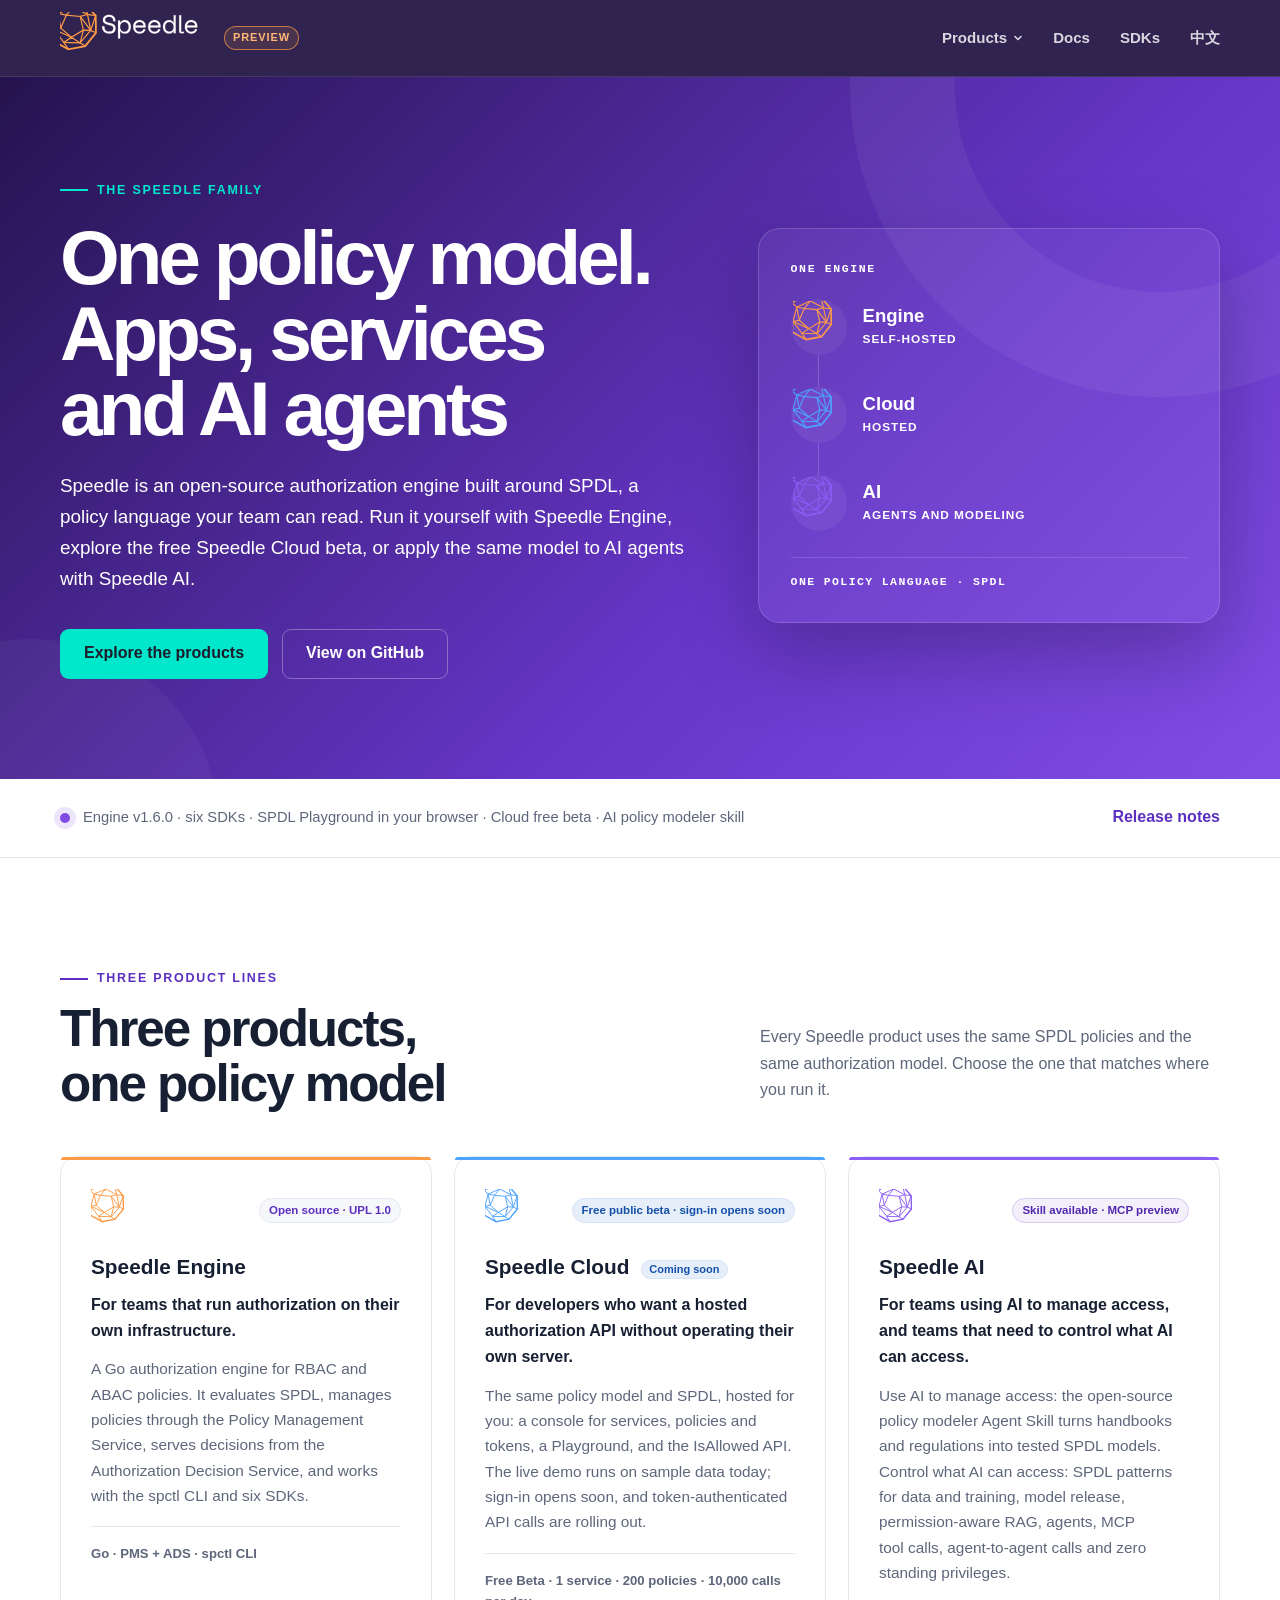
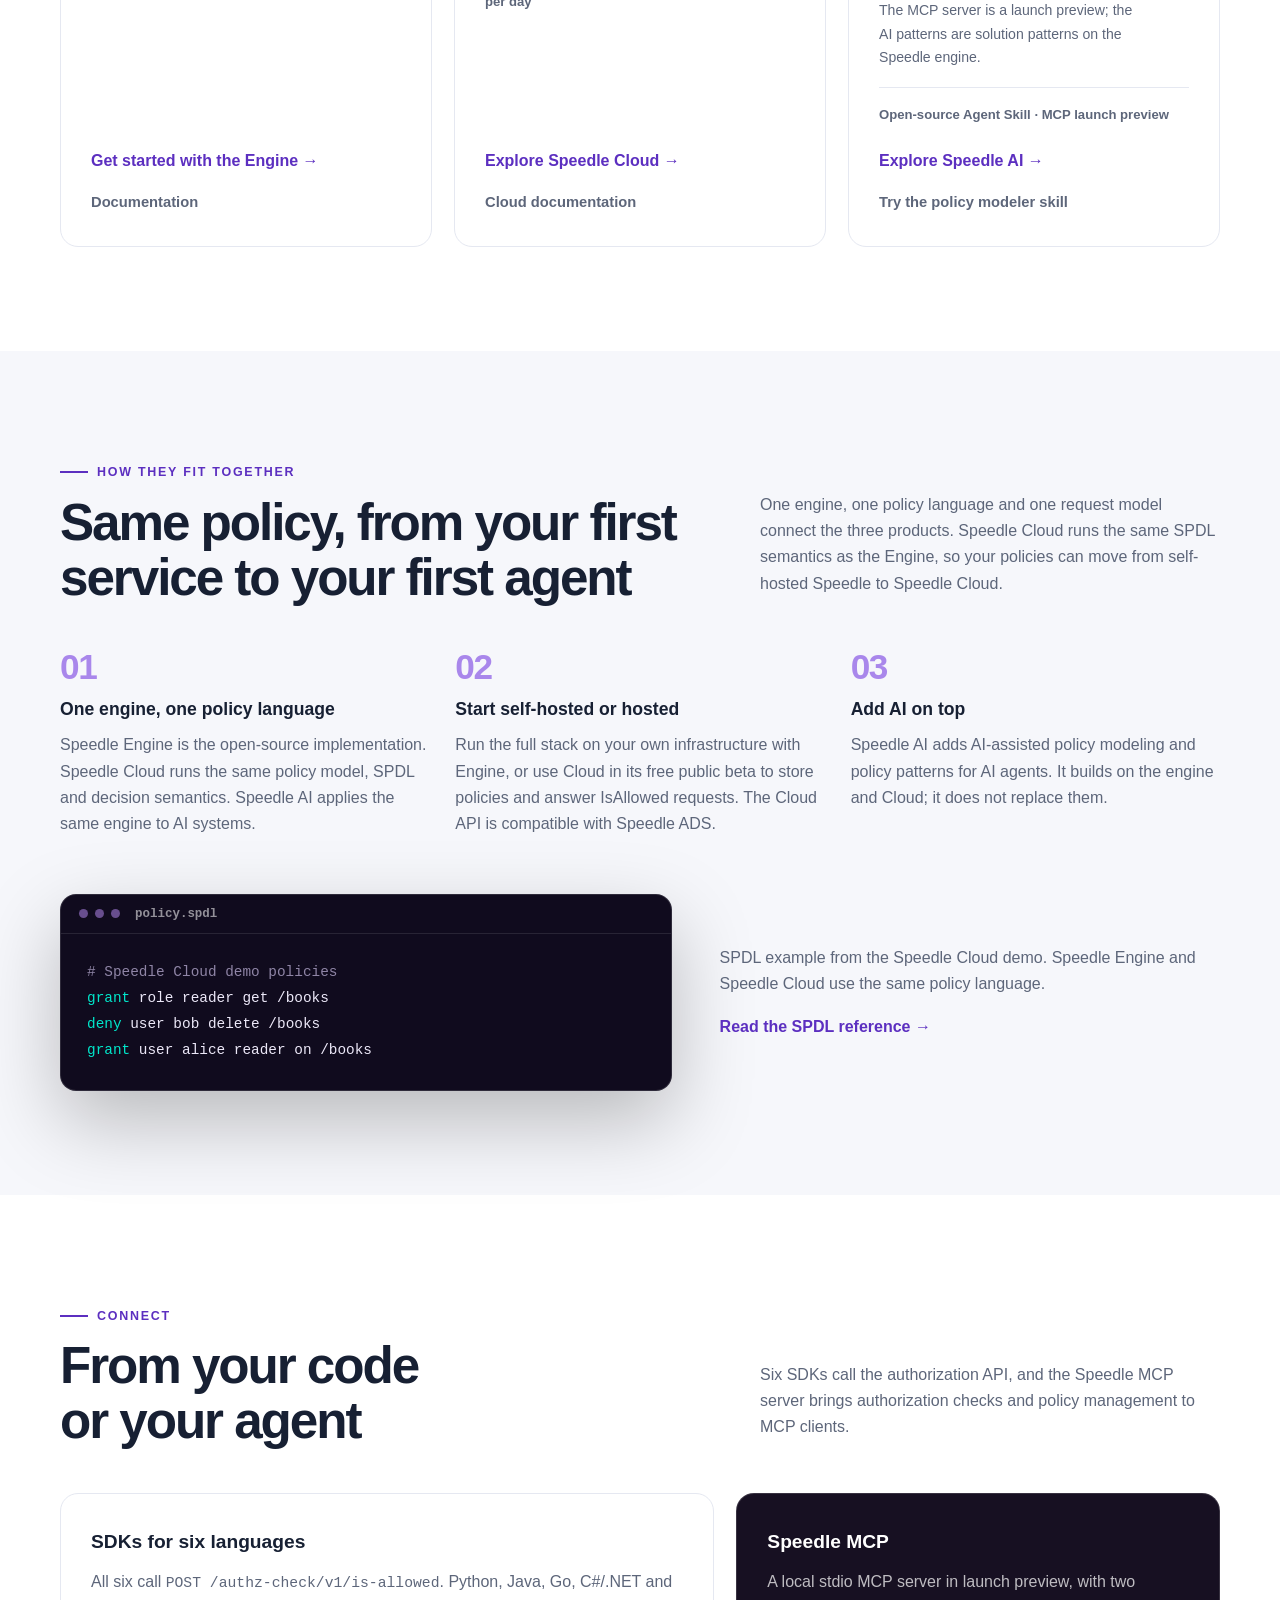
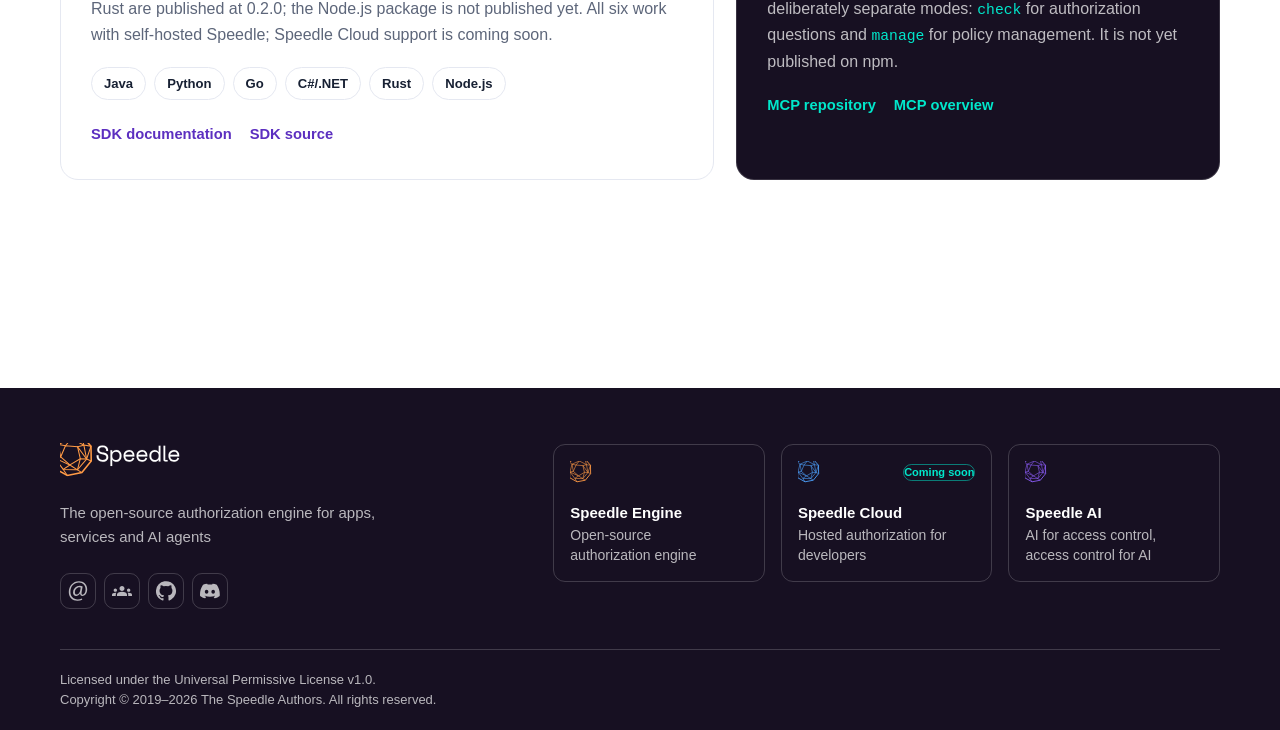
==== index.html @ 2915d3d6 "feat(hub): add the Speedle hub preview pages Add the English and Chinese hub pages, shared styleshee" ====
<!doctype html>
<html lang="en">
<head>
<meta charset="utf-8">
<meta name="viewport" content="width=device-width, initial-scale=1">
<title>Speedle — The open-source authorization engine for apps, services and AI agents</title>
<meta name="description" content="Speedle is the open-source authorization engine behind Speedle Engine, Speedle Cloud and Speedle AI. One SPDL policy model for apps, services and AI agents.">
<meta name="robots" content="noindex, nofollow">
<meta name="color-scheme" content="light">
<meta name="theme-color" content="#1f1142">
<meta property="og:type" content="website">
<meta property="og:site_name" content="Speedle">
<meta property="og:title" content="Speedle — The open-source authorization engine for apps, services and AI agents">
<meta property="og:description" content="Speedle is the open-source authorization engine behind Speedle Engine, Speedle Cloud and Speedle AI. One SPDL policy model for apps, services and AI agents.">
<meta name="twitter:card" content="summary">
<meta name="twitter:title" content="Speedle — The open-source authorization engine for apps, services and AI agents">
<meta name="twitter:description" content="One SPDL policy model for apps, services and AI agents.">
<link rel="icon" href="/favicon.svg" type="image/svg+xml">
<link rel="icon" href="/favicon.ico" sizes="any">
<link rel="apple-touch-icon" href="/apple-touch-icon.png">
<link rel="stylesheet" href="/assets/styles.css">
<script>document.documentElement.classList.add('navigation-js');addEventListener('DOMContentLoaded',function(){if(!document.querySelector('header.site-header.navigation-ready'))document.documentElement.classList.remove('navigation-js')});</script>
<script src="/assets/site.js" defer></script>
<!-- TODO(launch): enable canonical, hreflang, og:url and structured data when this site moves to https://speedle.io/. Preview keeps them commented out so it does not claim the apex.
<link rel="canonical" href="https://speedle.io/">
<link rel="alternate" hreflang="en" href="https://speedle.io/">
<link rel="alternate" hreflang="zh-CN" href="https://speedle.io/zh/">
<link rel="alternate" hreflang="x-default" href="https://speedle.io/">
<meta property="og:url" content="https://speedle.io/">
<script type="application/ld+json">
{
  "@context": "https://schema.org",
  "@graph": [
    {
      "@type": "Organization",
      "@id": "https://speedle.io/#organization",
      "name": "Speedle",
      "url": "https://speedle.io/",
      "sameAs": [
        "https://github.com/teramoby/speedle-plus",
        "https://engine.speedle.io/",
        "https://cloud.speedle.io/",
        "https://ai.speedle.io/"
      ]
    },
    {
      "@type": "WebSite",
      "@id": "https://speedle.io/#website",
      "url": "https://speedle.io/",
      "name": "Speedle",
      "inLanguage": ["en", "zh-CN"],
      "publisher": { "@id": "https://speedle.io/#organization" }
    }
  ]
}
</script>
-->
</head>
<body class="is-preview">
<a class="skip-link" href="#main">Skip to content</a>

<svg class="sprite" aria-hidden="true" focusable="false">
  <symbol id="speedle-logo" viewBox="28 27 304 104">
    <g fill="#fff" stroke="#fff" stroke-width="0.3" stroke-linejoin="miter" stroke-miterlimit="3">
      <path d="M162.42,70.73a6.66,6.66,0,0,0-.7-3.1,6.4,6.4,0,0,0-1.89-2.23,8.87,8.87,0,0,0-2.74-1.35,11.31,11.31,0,0,0-3.26-.46A10.25,10.25,0,0,0,151,64a8.34,8.34,0,0,0-2.41,1.11,5.51,5.51,0,0,0-1.68,1.78,4.76,4.76,0,0,0-.62,2.46v.31a5,5,0,0,0,.62,2.56A5.26,5.26,0,0,0,148.74,74a11.47,11.47,0,0,0,3,1.24,36.86,36.86,0,0,0,4.24.85q5.69.88,8.38,3.34a8.51,8.51,0,0,1,2.69,6.6v.62a11.05,11.05,0,0,1-.8,4.27,9,9,0,0,1-2.38,3.34A11.12,11.12,0,0,1,160,96.45a17,17,0,0,1-5.38.78,17.23,17.23,0,0,1-6.13-1A12.41,12.41,0,0,1,144,93.42a12,12,0,0,1-2.72-4.19,14.41,14.41,0,0,1-.93-5.25V82.43h4.35v1.24q0,4.76,2.61,7.14a10.39,10.39,0,0,0,7.27,2.38q4,0,6.08-1.78a6,6,0,0,0,2-4.73v-.31a5,5,0,0,0-2.1-4.35q-2.09-1.5-6.8-2.17a25.76,25.76,0,0,1-4.94-1.11,12.68,12.68,0,0,1-3.75-2,8.25,8.25,0,0,1-2.38-2.92,9.15,9.15,0,0,1-.83-4v-.62a8.54,8.54,0,0,1,.88-3.88,9.25,9.25,0,0,1,2.46-3.05,11.25,11.25,0,0,1,3.78-2,17.23,17.23,0,0,1,10.3.18,12.5,12.5,0,0,1,4.06,2.35,9.75,9.75,0,0,1,2.51,3.47,10.49,10.49,0,0,1,.85,4.17V72.6h-4.35Z"/>
      <path d="M176.19,106.85h-4v-36h4v4h.62a8.87,8.87,0,0,1,3.73-3.55,11.21,11.21,0,0,1,5.17-1.22,11.63,11.63,0,0,1,4.5.88A11.27,11.27,0,0,1,194,73.53a12,12,0,0,1,2.59,4.09,15,15,0,0,1,1,5.54v1a15.53,15.53,0,0,1-.93,5.59A11.71,11.71,0,0,1,194,93.86a10.83,10.83,0,0,1-3.8,2.51,12.48,12.48,0,0,1-4.6.85,11.82,11.82,0,0,1-2.54-.28,10.21,10.21,0,0,1-2.46-.88,10.65,10.65,0,0,1-2.15-1.45,7.69,7.69,0,0,1-1.65-2h-.62Zm8.59-13.45a8.76,8.76,0,0,0,3.41-.65,8.13,8.13,0,0,0,2.72-1.84,8.29,8.29,0,0,0,1.81-2.9,10.71,10.71,0,0,0,.65-3.83v-1a10.35,10.35,0,0,0-.65-3.75,8.61,8.61,0,0,0-1.81-2.9,8.23,8.23,0,0,0-2.74-1.89,8.57,8.57,0,0,0-3.39-.67,8.1,8.1,0,0,0-3.36.7,8.43,8.43,0,0,0-2.72,1.94,9.09,9.09,0,0,0-1.84,3,10.41,10.41,0,0,0-.67,3.8V84a10.54,10.54,0,0,0,.67,3.85,9.07,9.07,0,0,0,1.84,3,8.09,8.09,0,0,0,2.72,1.91A8.37,8.37,0,0,0,184.77,93.4Z"/>
      <path d="M206.56,84.91a9.11,9.11,0,0,0,2.38,6.16,8.19,8.19,0,0,0,6.21,2.33A10.75,10.75,0,0,0,218.3,93a7.36,7.36,0,0,0,2.3-1.14,6.2,6.2,0,0,0,1.55-1.68,9.52,9.52,0,0,0,1-2l3.83,1a11.34,11.34,0,0,1-4,5.82A12.61,12.61,0,0,1,215,97.22a13,13,0,0,1-5-1,11.34,11.34,0,0,1-4-2.72,12.59,12.59,0,0,1-2.59-4.19,14.91,14.91,0,0,1-.93-5.38V82.74a13.06,13.06,0,0,1,1-5,11.94,11.94,0,0,1,2.66-4,12.51,12.51,0,0,1,4-2.64,12.88,12.88,0,0,1,5-1,12,12,0,0,1,5.46,1.16,12.19,12.19,0,0,1,3.78,2.87,11.88,11.88,0,0,1,2.87,7.45v3.31Zm8.59-11a9.13,9.13,0,0,0-3.18.54,8,8,0,0,0-4.4,3.83,8.49,8.49,0,0,0-.9,2.87h16.56a7.36,7.36,0,0,0-2.61-5.28,8.39,8.39,0,0,0-2.54-1.45A8.51,8.51,0,0,0,215.15,73.94Z"/>
      <path d="M236.31,84.91a9.1,9.1,0,0,0,2.38,6.16,8.18,8.18,0,0,0,6.21,2.33,10.75,10.75,0,0,0,3.16-.41,7.36,7.36,0,0,0,2.3-1.14,6.21,6.21,0,0,0,1.55-1.68,9.64,9.64,0,0,0,1-2l3.83,1a11.33,11.33,0,0,1-4,5.82,12.62,12.62,0,0,1-7.89,2.25,13,13,0,0,1-5-1,11.35,11.35,0,0,1-4-2.72,12.63,12.63,0,0,1-2.59-4.19,15,15,0,0,1-.93-5.38V82.74a13.07,13.07,0,0,1,1-5,11.9,11.9,0,0,1,2.66-4,12.48,12.48,0,0,1,4-2.64,12.87,12.87,0,0,1,5-1,12,12,0,0,1,5.46,1.16,12.16,12.16,0,0,1,3.78,2.87,11.9,11.9,0,0,1,2.87,7.45v3.31Zm8.59-11a9.13,9.13,0,0,0-3.18.54,8,8,0,0,0-4.4,3.83,8.44,8.44,0,0,0-.91,2.87H253a7.43,7.43,0,0,0-.8-3,7.33,7.33,0,0,0-1.81-2.28,8.38,8.38,0,0,0-2.53-1.45A8.53,8.53,0,0,0,244.9,73.94Z"/>
      <path d="M283.34,92.57h-.62a7.44,7.44,0,0,1-1.58,2.07,9.28,9.28,0,0,1-2.07,1.45,10.13,10.13,0,0,1-2.35.85,10.69,10.69,0,0,1-2.38.28,13,13,0,0,1-4.81-.88A11.33,11.33,0,0,1,263,89.7a15.36,15.36,0,0,1-1-5.61v-.83a14.86,14.86,0,0,1,1-5.56,12.31,12.31,0,0,1,2.64-4.14A11.11,11.11,0,0,1,269.53,71a12.69,12.69,0,0,1,4.71-.88,10.81,10.81,0,0,1,4.94,1.16,8,8,0,0,1,3.54,3.6h.62V60.28h4V96.5h-4Zm-8.59.83a8.36,8.36,0,0,0,3.36-.67,8.1,8.1,0,0,0,2.72-1.91,9.15,9.15,0,0,0,1.84-3,10.59,10.59,0,0,0,.67-3.85v-.62a10.46,10.46,0,0,0-.67-3.8,9.18,9.18,0,0,0-1.84-3,8.36,8.36,0,0,0-2.74-1.94,8.15,8.15,0,0,0-3.34-.7,8.56,8.56,0,0,0-3.39.67,8,8,0,0,0-2.74,1.91,8.85,8.85,0,0,0-1.81,2.95,10.61,10.61,0,0,0-.65,3.78v.83a10.91,10.91,0,0,0,.65,3.88,8.54,8.54,0,0,0,1.81,2.92,7.94,7.94,0,0,0,2.72,1.86A8.78,8.78,0,0,0,274.75,93.4Z"/>
      <path d="M298.74,96.5a4.42,4.42,0,0,1-3.24-1.09,3.9,3.9,0,0,1-1.1-2.9V60.28h3.93V93.35h5.45V96.5Z"/>
      <path d="M309.82,84.91a9.1,9.1,0,0,0,2.38,6.16,8.18,8.18,0,0,0,6.21,2.33,10.75,10.75,0,0,0,3.16-.41,7.36,7.36,0,0,0,2.3-1.14,6.21,6.21,0,0,0,1.55-1.68,9.64,9.64,0,0,0,1-2l3.83,1a11.33,11.33,0,0,1-4,5.82,12.62,12.62,0,0,1-7.89,2.25,13,13,0,0,1-5-1,11.35,11.35,0,0,1-4-2.72,12.63,12.63,0,0,1-2.59-4.19,15,15,0,0,1-.93-5.38V82.74a13.07,13.07,0,0,1,1-5,11.9,11.9,0,0,1,2.66-4,12.48,12.48,0,0,1,4-2.64,12.87,12.87,0,0,1,5-1,12,12,0,0,1,5.46,1.16,12.16,12.16,0,0,1,3.78,2.87,11.9,11.9,0,0,1,2.87,7.45v3.31Zm8.59-11a9.13,9.13,0,0,0-3.18.54,8,8,0,0,0-4.4,3.83,8.44,8.44,0,0,0-.91,2.87h16.56a7.43,7.43,0,0,0-.8-3,7.33,7.33,0,0,0-1.81-2.28,8.38,8.38,0,0,0-2.53-1.45A8.53,8.53,0,0,0,318.4,73.94Z"/>
    </g>
    <g fill="none" stroke="#ff9a45" stroke-linejoin="miter" stroke-miterlimit="3" stroke-linecap="butt">
      <polygon stroke-width="3.6" points="41.83 47.82 30.67 80.15 42.9 112.09 72.8 128.69 106.38 122.19 127.93 95.63 127.36 61.43 104.94 35.6 71.16 30.23"/>
      <g stroke-width="2.4">
        <polygon points="81.97 43.92 52.19 57.23 44.03 88.8 63.62 114.87 96.22 115.81 117.28 90.9 110.94 58.91"/>
        <polygon points="68.57 60.42 57.6 86.19 78.73 104.59 102.75 90.18 96.47 62.88"/>
        <path d="M41.83 47.82L52.19 57.23 68.57 60.42 81.97 43.92 71.16 30.23 M30.67 80.15L44.03 88.8 42.9 112.09 M52.19 57.23L57.6 86.19 44.03 88.8 78.73 104.59 63.62 114.87 72.8 128.69 M78.73 104.59L96.22 115.81 106.38 122.19 M96.22 115.81L102.75 90.18 117.28 90.9 127.93 95.63 M117.28 90.9L127.36 61.43 110.94 58.91 104.94 35.6 81.97 43.92 M110.94 58.91L96.47 62.88 117.28 90.9"/>
      </g>
    </g>
  </symbol>

  <symbol id="speedle-sphere" viewBox="22 22 114 114">
    <g fill="none" stroke="currentColor" stroke-linejoin="miter" stroke-miterlimit="3" stroke-linecap="butt">
      <polygon stroke-width="3.6" points="41.83 47.82 30.67 80.15 42.9 112.09 72.8 128.69 106.38 122.19 127.93 95.63 127.36 61.43 104.94 35.6 71.16 30.23"/>
      <g stroke-width="2.4">
        <polygon points="81.97 43.92 52.19 57.23 44.03 88.8 63.62 114.87 96.22 115.81 117.28 90.9 110.94 58.91"/>
        <polygon points="68.57 60.42 57.6 86.19 78.73 104.59 102.75 90.18 96.47 62.88"/>
        <path d="M41.83 47.82L52.19 57.23 68.57 60.42 81.97 43.92 71.16 30.23 M30.67 80.15L44.03 88.8 42.9 112.09 M52.19 57.23L57.6 86.19 44.03 88.8 78.73 104.59 63.62 114.87 72.8 128.69 M78.73 104.59L96.22 115.81 106.38 122.19 M96.22 115.81L102.75 90.18 117.28 90.9 127.93 95.63 M117.28 90.9L127.36 61.43 110.94 58.91 104.94 35.6 81.97 43.92 M110.94 58.91L96.47 62.88 117.28 90.9"/>
      </g>
    </g>
  </symbol>

  <symbol id="icon-mail" viewBox="0 0 40 40">
    <path fill="currentColor" d="M28.57,37.26a20.46,20.46,0,0,1-10,2.24c-9.19,0-17-6.73-17-17.48C1.62,10.48,9.63.5,22.07.5c9.75,0,16.31,6.84,16.31,16.2,0,8.4-4.71,13.33-10,13.33-2.25,0-4.32-1.51-4.15-4.93H24c-2,3.31-4.54,4.93-7.91,4.93s-6-2.63-6-7.06A13.23,13.23,0,0,1,23.36,9.69a14.84,14.84,0,0,1,6,1.18L27.45,21c-.84,4.26-.17,6.22,1.68,6.28,2.86.05,6.06-3.76,6.06-10.26,0-8.12-4.88-13.95-13.57-13.95-9.13,0-16.81,7.23-16.81,18.6,0,9.36,6.11,15.13,14.4,15.13a17.49,17.49,0,0,0,8.47-2Zm-3.08-24.2a9.54,9.54,0,0,0-2.8-.4c-4.93,0-8.91,4.65-8.91,10.09,0,2.46,1.23,4.26,3.7,4.26,3.25,0,6.22-4.15,6.83-7.63Z"/>
  </symbol>

  <symbol id="icon-groups" viewBox="0 0 24 24">
    <path fill="currentColor" d="M12,12.75c1.63,0,3.07,0.39,4.24,0.9c1.08,0.48,1.76,1.56,1.76,2.73L18,18H6l0-1.61c0-1.18,0.68-2.26,1.76-2.73 C8.93,13.14,10.37,12.75,12,12.75z M4,13c1.1,0,2-0.9,2-2c0-1.1-0.9-2-2-2s-2,0.9-2,2C2,12.1,2.9,13,4,13z M5.13,14.1 C4.76,14.04,4.39,14,4,14c-0.99,0-1.93,0.21-2.78,0.58C0.48,14.9,0,15.62,0,16.43V18l4.5,0v-1.61C4.5,15.56,4.73,14.78,5.13,14.1z M20,13c1.1,0,2-0.9,2-2c0-1.1-0.9-2-2-2s-2,0.9-2,2C18,12.1,18.9,13,20,13z M24,16.43c0-0.81-0.48-1.53-1.22-1.85 C21.93,14.21,20.99,14,20,14c-0.39,0-0.76,0.04-1.13,0.1c0.4,0.68,0.63,1.46,0.63,2.29V18l4.5,0V16.43z M12,6c1.66,0,3,1.34,3,3 c0,1.66-1.34,3-3,3s-3-1.34-3-3C9,7.34,10.34,6,12,6z"/>
  </symbol>

  <symbol id="icon-github" viewBox="0 0 40 40">
    <path fill="currentColor" d="M23.79,29a35,35,0,0,0,4.08-1.17c2.85-1.15,4.27-3.46,4.72-6.42.35-2.26.32-4.5-1-6.46A3.2,3.2,0,0,1,31,12.44a14.2,14.2,0,0,0-.27-3.29c-.06-.59-.42-.71-1-.65a9.83,9.83,0,0,0-4.1,1.66,1.66,1.66,0,0,1-1.42.22,19.3,19.3,0,0,0-8.62,0,1.78,1.78,0,0,1-1.17-.19A11.78,11.78,0,0,0,10.25,8.5a.8.8,0,0,0-1,.69,7.9,7.9,0,0,0-.16,4,1.35,1.35,0,0,1-.18,1,9.12,9.12,0,0,0,5.22,14.33c.67.15,1.35.25,1.95.36-.32.79-.62,1.59-1,2.38a.92.92,0,0,1-.49.44,4.15,4.15,0,0,1-5.24-1.6,7.44,7.44,0,0,0-1.84-1.83,3.53,3.53,0,0,0-1.74-.36c-.44,0-.72.37-.29.65,1.61,1,2.32,2.69,3.3,4.21s2.67,1.81,4.38,1.76c.58,0,1.16-.11,1.84-.18,0,1.28.05,2.55,0,3.82,0,.71-.78,1-1.64.62a27.39,27.39,0,0,1-4.68-2.37,19.26,19.26,0,0,1-8.61-18A20.06,20.06,0,0,1,38.3,12.14,19.68,19.68,0,0,1,30.47,37a28.64,28.64,0,0,1-3.66,1.76c-1.29.54-1.86.11-1.86-1.26,0-1.63,0-3.25,0-4.87A5.26,5.26,0,0,0,23.79,29Z"/>
  </symbol>

  <symbol id="icon-discord" viewBox="0 0 64 48">
    <path fill="currentColor" d="M40.575 0C39.9562 1.09866 39.4006 2.2352 38.8954 3.397C34.0967 2.67719 29.2096 2.67719 24.3982 3.397C23.9057 2.2352 23.3374 1.09866 22.7186 0C18.2104 0.770324 13.8157 2.12155 9.64839 4.02841C1.38951 16.2652 -0.845688 28.1863 0.265599 39.9432C5.10222 43.517 10.5197 46.2447 16.2909 47.9874C17.5916 46.2447 18.7407 44.3883 19.7257 42.4562C17.8568 41.7616 16.0509 40.8903 14.3208 39.88C14.7755 39.5517 15.2175 39.2107 15.6468 38.8824C25.7873 43.6559 37.5316 43.6559 47.6847 38.8824C48.1141 39.236 48.5561 39.577 49.0107 39.88C47.2806 40.9029 45.4748 41.7616 43.5931 42.4688C44.5781 44.4009 45.7273 46.2573 47.028 48C52.7991 46.2573 58.2167 43.5422 63.0533 39.9684C64.3666 26.3299 60.8055 14.5099 53.6452 4.04104C49.4905 2.13418 45.0959 0.782952 40.5876 0.0252565L40.575 0ZM21.1401 32.7072C18.0209 32.7072 15.4321 29.8785 15.4321 26.3804C15.4321 22.8824 17.9199 20.041 21.1275 20.041C24.3351 20.041 26.886 22.895 26.8354 26.3804C26.7849 29.8658 24.3224 32.7072 21.1401 32.7072ZM42.1788 32.7072C39.047 32.7072 36.4834 29.8785 36.4834 26.3804C36.4834 22.8824 38.9712 20.041 42.1788 20.041C45.3864 20.041 47.9246 22.895 47.8741 26.3804C47.8236 29.8658 45.3611 32.7072 42.1788 32.7072Z"/>
  </symbol>
</svg>

<header class="site-header">
  <div class="wrap nav">
    <div class="brand-group">
      <a class="brand" href="/" aria-label="Speedle home">
        <svg class="brand-logo" viewBox="28 27 304 104" aria-hidden="true" focusable="false"><use href="#speedle-logo"/></svg>
      </a>
      <span class="preview-ribbon">Preview</span>
    </div>
    <button class="menu" type="button" aria-expanded="false" aria-controls="site-nav" aria-label="Open navigation">☰</button>
    <nav id="site-nav" class="nav-links" aria-label="Main navigation">
      <div class="products">
        <button class="products-button" type="button" aria-haspopup="true" aria-expanded="false" aria-controls="products-panel">Products<svg class="products-chevron" width="10" height="10" viewBox="0 0 10 10" aria-hidden="true" focusable="false"><path d="M2 3.5 5 6.5 8 3.5" fill="none" stroke="currentColor" stroke-width="1.6" stroke-linecap="round" stroke-linejoin="round"/></svg></button>
        <span class="products-heading" aria-hidden="true">Products</span>
        <div class="products-panel" id="products-panel" role="group" aria-label="Speedle products">
          <a class="product-row" href="https://engine.speedle.io/">
            <svg class="product-sphere product-engine" viewBox="22 22 114 114" aria-hidden="true" focusable="false"><use href="#speedle-sphere"/></svg>
            <span class="product-text"><span class="product-name">Speedle Engine</span><span class="product-desc">Open-source authorization engine</span></span>
          </a>
          <a class="product-row" href="https://cloud.speedle.io/">
            <svg class="product-sphere product-cloud" viewBox="22 22 114 114" aria-hidden="true" focusable="false"><use href="#speedle-sphere"/></svg>
            <span class="product-text"><span class="product-name">Speedle Cloud<span class="coming-soon">Coming soon</span></span><span class="product-desc">Hosted authorization for developers</span></span>
          </a>
          <a class="product-row" href="https://ai.speedle.io/">
            <svg class="product-sphere product-ai" viewBox="22 22 114 114" aria-hidden="true" focusable="false"><use href="#speedle-sphere"/></svg>
            <span class="product-text"><span class="product-name">Speedle AI</span><span class="product-desc">AI for access control, access control for AI</span></span>
          </a>
        </div>
      </div>
      <a href="https://engine.speedle.io/docs/">Docs</a>
      <a href="https://engine.speedle.io/docs/sdks/">SDKs</a>
      <a href="/zh/" lang="zh-CN" hreflang="zh-CN" aria-label="切换到中文">中文</a>
    </nav>
  </div>
</header>

<main id="main">
  <section class="hero" id="top" aria-labelledby="hero-title">
    <div class="wrap hero-grid">
      <div class="hero-copy">
        <span class="eyebrow">The Speedle family</span>
        <h1 id="hero-title">One policy model. Apps, services and AI agents</h1>
        <p class="hero-lead">Speedle is an open-source authorization engine built around SPDL, a policy language your team can read. Run it yourself with Speedle Engine, explore the free Speedle Cloud beta, or apply the same model to AI agents with Speedle AI.</p>
        <div class="actions">
          <a class="button button-primary" href="#products">Explore the products</a>
          <a class="button button-secondary" href="https://github.com/teramoby/speedle-plus">View on GitHub</a>
        </div>
      </div>
      <div class="hero-art" aria-hidden="true">
        <div class="family-card">
          <p class="family-kicker">One engine</p>
          <div class="family-row">
            <span class="family-sphere sphere-engine"><svg viewBox="22 22 114 114"><use href="#speedle-sphere"/></svg></span>
            <span><span class="family-name">Engine</span><span class="family-role">Self-hosted</span></span>
          </div>
          <div class="family-row">
            <span class="family-sphere sphere-cloud"><svg viewBox="22 22 114 114"><use href="#speedle-sphere"/></svg></span>
            <span><span class="family-name">Cloud</span><span class="family-role">Hosted</span></span>
          </div>
          <div class="family-row">
            <span class="family-sphere sphere-ai"><svg viewBox="22 22 114 114"><use href="#speedle-sphere"/></svg></span>
            <span><span class="family-name">AI</span><span class="family-role">Agents and modeling</span></span>
          </div>
          <p class="family-foot">One policy language · SPDL</p>
        </div>
      </div>
    </div>
  </section>

  <div class="status">
    <div class="wrap status-inner">
      <div class="status-copy">
        <span class="status-dot" aria-hidden="true"></span>
        <span>Engine v1.6.0 · six SDKs · SPDL Playground in your browser · Cloud free beta · AI policy modeler skill</span>
      </div>
      <a class="text-link" href="https://github.com/teramoby/speedle-plus/releases/tag/v1.6.0">Release notes</a>
    </div>
  </div>

  <section class="section" id="products" aria-labelledby="products-title">
    <div class="wrap">
      <div class="section-head">
        <div>
          <span class="eyebrow">Three product lines</span>
          <h2 id="products-title">Three products, one policy model</h2>
        </div>
        <p>Every Speedle product uses the same SPDL policies and the same authorization model. Choose the one that matches where you run it.</p>
      </div>

      <div class="product-grid">
        <article class="product-card card-engine">
          <div class="card-top">
            <svg class="product-sphere sphere-engine" viewBox="22 22 114 114" width="44" height="44" aria-hidden="true" focusable="false"><use href="#speedle-sphere"/></svg>
            <span class="pill pill-engine">Open source · UPL 1.0</span>
          </div>
          <h3>Speedle Engine</h3>
          <p class="audience">For teams that run authorization on their own infrastructure.</p>
          <p class="card-body">A Go authorization engine for RBAC and ABAC policies. It evaluates SPDL, manages policies through the Policy Management Service, serves decisions from the Authorization Decision Service, and works with the spctl CLI and six SDKs.</p>
          <p class="card-facts">Go · PMS + ADS · spctl CLI</p>
          <div class="card-actions">
            <a class="card-cta" href="https://engine.speedle.io/quick-start/">Get started with the Engine <span aria-hidden="true">→</span></a>
            <a class="card-link" href="https://engine.speedle.io/docs/">Documentation</a>
          </div>
        </article>

        <article class="product-card card-cloud">
          <div class="card-top">
            <svg class="product-sphere sphere-cloud" viewBox="22 22 114 114" width="44" height="44" aria-hidden="true" focusable="false"><use href="#speedle-sphere"/></svg>
            <span class="pill pill-cloud">Free public beta · sign-in opens soon</span>
          </div>
          <h3>Speedle Cloud <span class="card-badge">Coming soon</span></h3>
          <p class="audience">For developers who want a hosted authorization API without operating their own server.</p>
          <p class="card-body">The same policy model and SPDL, hosted for you: a console for services, policies and tokens, a Playground, and the IsAllowed API. The live demo runs on sample data today; sign-in opens soon, and token-authenticated API calls are rolling out.</p>
          <p class="card-facts">Free Beta · 1 service · 200 policies · 10,000 calls per day</p>
          <div class="card-actions">
            <a class="card-cta" href="https://cloud.speedle.io/">Explore Speedle Cloud <span aria-hidden="true">→</span></a>
            <a class="card-link" href="https://engine.speedle.io/docs/cloud/">Cloud documentation</a>
          </div>
        </article>

        <article class="product-card card-ai">
          <div class="card-top">
            <svg class="product-sphere sphere-ai" viewBox="22 22 114 114" width="44" height="44" aria-hidden="true" focusable="false"><use href="#speedle-sphere"/></svg>
            <span class="pill pill-ai">Skill available · MCP preview</span>
          </div>
          <h3>Speedle AI</h3>
          <p class="audience">For teams using AI to manage access, and teams that need to control what AI can access.</p>
          <p class="card-body">Use AI to manage access: the open-source policy modeler Agent Skill turns handbooks and regulations into tested SPDL models. Control what AI can access: SPDL patterns for data and training, model release, permission-aware RAG, agents, MCP tool calls, agent-to-agent calls and zero standing privileges.</p>
          <p class="card-note">The MCP server is a launch preview; the AI patterns are solution patterns on the Speedle engine.</p>
          <p class="card-facts">Open-source Agent Skill · MCP launch preview</p>
          <div class="card-actions">
            <a class="card-cta" href="https://ai.speedle.io/">Explore Speedle AI <span aria-hidden="true">→</span></a>
            <a class="card-link" href="https://github.com/teramoby/ai.speedle.io/tree/main/skills/speedle-policy-modeler">Try the policy modeler skill</a>
          </div>
        </article>
      </div>
    </div>
  </section>

  <section class="section section-soft" id="platform" aria-labelledby="platform-title">
    <div class="wrap">
      <div class="section-head">
        <div>
          <span class="eyebrow">How they fit together</span>
          <h2 id="platform-title">Same policy, from your first service to your first agent</h2>
        </div>
        <p>One engine, one policy language and one request model connect the three products. Speedle Cloud runs the same SPDL semantics as the Engine, so your policies can move from self-hosted Speedle to Speedle Cloud.</p>
      </div>

      <div class="fit-grid">
        <div class="fit-step">
          <span class="step-num" aria-hidden="true">01</span>
          <h3>One engine, one policy language</h3>
          <p>Speedle Engine is the open-source implementation. Speedle Cloud runs the same policy model, SPDL and decision semantics. Speedle AI applies the same engine to AI systems.</p>
        </div>
        <div class="fit-step">
          <span class="step-num" aria-hidden="true">02</span>
          <h3>Start self-hosted or hosted</h3>
          <p>Run the full stack on your own infrastructure with Engine, or use Cloud in its free public beta to store policies and answer IsAllowed requests. The Cloud API is compatible with Speedle ADS.</p>
        </div>
        <div class="fit-step">
          <span class="step-num" aria-hidden="true">03</span>
          <h3>Add AI on top</h3>
          <p>Speedle AI adds AI-assisted policy modeling and policy patterns for AI agents. It builds on the engine and Cloud; it does not replace them.</p>
        </div>
      </div>

      <div class="policy-panel">
        <div class="code-window">
          <div class="code-bar">
            <span class="code-dot" aria-hidden="true"></span><span class="code-dot" aria-hidden="true"></span><span class="code-dot" aria-hidden="true"></span>
            <span class="code-name">policy.spdl</span>
          </div>
          <pre><code><span class="cm"># Speedle Cloud demo policies</span>
<span class="kw">grant</span> role reader get /books
<span class="kw">deny</span> user bob delete /books
<span class="kw">grant</span> user alice reader on /books</code></pre>
        </div>
        <div class="policy-copy">
          <p>SPDL example from the Speedle Cloud demo. Speedle Engine and Speedle Cloud use the same policy language.</p>
          <a class="text-link" href="https://engine.speedle.io/docs/spdl/">Read the SPDL reference <span aria-hidden="true">→</span></a>
        </div>
      </div>
    </div>
  </section>

  <section class="section" id="connect" aria-labelledby="connect-title">
    <div class="wrap">
      <div class="section-head">
        <div>
          <span class="eyebrow">Connect</span>
          <h2 id="connect-title">From your code or your agent</h2>
        </div>
        <p>Six SDKs call the authorization API, and the Speedle MCP server brings authorization checks and policy management to MCP clients.</p>
      </div>

      <div class="connect-grid">
        <article class="connect-card">
          <h3>SDKs for six languages</h3>
          <p>All six call <code>POST /authz-check/v1/is-allowed</code>. Python, Java, Go, C#/.NET and Rust are published at 0.2.0; the Node.js package is not published yet. All six work with self-hosted Speedle; Speedle Cloud support is coming soon.</p>
          <ul class="chips">
            <li><a class="chip" href="https://engine.speedle.io/docs/sdks/java/">Java</a></li>
            <li><a class="chip" href="https://engine.speedle.io/docs/sdks/python/">Python</a></li>
            <li><a class="chip" href="https://engine.speedle.io/docs/sdks/go/">Go</a></li>
            <li><a class="chip" href="https://engine.speedle.io/docs/sdks/dotnet/">C#/.NET</a></li>
            <li><a class="chip" href="https://engine.speedle.io/docs/sdks/rust/">Rust</a></li>
            <li><a class="chip" href="https://engine.speedle.io/docs/sdks/node/">Node.js</a></li>
          </ul>
          <div class="connect-links">
            <a href="https://engine.speedle.io/docs/sdks/">SDK documentation</a>
            <a href="https://github.com/teramoby/speedle-sdk">SDK source</a>
          </div>
        </article>

        <article class="connect-card connect-dark">
          <h3>Speedle MCP</h3>
          <p>A local stdio MCP server in launch preview, with two deliberately separate modes: <code>check</code> for authorization questions and <code>manage</code> for policy management. It is not yet published on npm.</p>
          <div class="connect-links">
            <a href="https://github.com/teramoby/speedle-mcp">MCP repository</a>
            <a href="https://ai.speedle.io/#mcp">MCP overview</a>
          </div>
        </article>
      </div>
    </div>
  </section>
</main>

<footer class="site-footer">
  <div class="wrap footer-main">
    <div class="footer-brand">
      <a class="footer-lockup" href="/" aria-label="Speedle home">
        <svg class="footer-logo" viewBox="28 27 304 104" aria-hidden="true" focusable="false"><use href="#speedle-logo"/></svg>
      </a>
      <p class="footer-tagline">The open-source authorization engine for apps, services and AI agents</p>
      <nav class="social" aria-label="Community links">
        <a href="mailto:contact@speedle.io" aria-label="Email contact@speedle.io" title="contact@speedle.io"><svg viewBox="0 0 40 40" aria-hidden="true" focusable="false"><use href="#icon-mail"/></svg></a>
        <a href="https://groups.google.com/forum/#!forum/speedle-users" aria-label="Google Groups" title="Google Groups — speedle-users"><svg viewBox="0 0 24 24" aria-hidden="true" focusable="false"><use href="#icon-groups"/></svg></a>
        <a href="https://github.com/teramoby/speedle-plus" aria-label="GitHub"><svg viewBox="0 0 40 40" aria-hidden="true" focusable="false"><use href="#icon-github"/></svg></a>
        <a href="https://discord.gg/uaY2xVsbbT" aria-label="Discord"><svg viewBox="0 0 64 48" aria-hidden="true" focusable="false"><use href="#icon-discord"/></svg></a>
      </nav>
    </div>

    <nav class="footer-family" aria-label="Speedle products">
      <ul>
        <li>
          <a class="footer-card" href="https://engine.speedle.io/">
            <svg class="product-sphere sphere-engine" viewBox="22 22 114 114" aria-hidden="true" focusable="false"><use href="#speedle-sphere"/></svg>
            <span class="footer-card-name">Speedle Engine</span>
            <span class="footer-card-description">Open-source authorization engine</span>
          </a>
        </li>
        <li>
          <a class="footer-card" href="https://cloud.speedle.io/">
            <svg class="product-sphere sphere-cloud" viewBox="22 22 114 114" aria-hidden="true" focusable="false"><use href="#speedle-sphere"/></svg>
            <span class="footer-card-name">Speedle Cloud<span class="coming-soon">Coming soon</span></span>
            <span class="footer-card-description">Hosted authorization for developers</span>
          </a>
        </li>
        <li>
          <a class="footer-card" href="https://ai.speedle.io/">
            <svg class="product-sphere sphere-ai" viewBox="22 22 114 114" aria-hidden="true" focusable="false"><use href="#speedle-sphere"/></svg>
            <span class="footer-card-name">Speedle AI</span>
            <span class="footer-card-description">AI for access control, access control for AI</span>
          </a>
        </li>
      </ul>
    </nav>
  </div>

  <div class="wrap footer-bar">
    <p class="footer-legal">
      <span>Licensed under the Universal Permissive License v1.0.</span>
      <span class="footer-legal-sep"> · </span>
      <span>Copyright © 2019–2026 The Speedle Authors. All rights reserved.</span>
    </p>
  </div>
</footer>
</body>
</html>
---- assets/styles.css ----
/* Speedle hub: Engine colours for the Speedle family front page. Light theme only. */
:root {
  color-scheme: light;
  --primary: #814ce4;
  --primary-rgb: 129, 76, 228;
  --primary-dark: #5c2fc0;
  --accent: #01e7cb;
  --ink: #172033;
  --muted: #5d667a;
  --line: #e5e8f1;
  --line-purple: #d8cbf0;
  --soft: #f6f7fb;
  --tint: #f4f0fb;
  --white: #fff;
  --engine: #ff9a45;
  --cloud: #4da3ff;
  --ai: #8b5cf6;
  --cloud-strong: #1550a8;
  --ai-strong: #5229ad;
  --focus: #5c2fc0;
  --hero: linear-gradient(135deg, #25134e 0%, #6636c8 62%, #814ce4 100%);
  --header-bg: rgba(31, 17, 66, .92);
  --header-ink: rgba(255, 255, 255, .82);
  --header-accent: #01e7cb;
  --header-border: rgba(255, 255, 255, .1);
  --footer-bg: #171022;
  --footer-text: rgba(255, 255, 255, .7);
  --footer-border: rgba(255, 255, 255, .18);
  --shadow: 0 20px 60px rgba(40, 27, 83, .12);
  --shadow-small: 0 8px 24px rgba(40, 27, 83, .08);
  --radius: 22px;
  --radius-card: 18px;
  --radius-control: 9px;
  --sans: Inter, ui-sans-serif, -apple-system, BlinkMacSystemFont, "Segoe UI", sans-serif;
  --mono: ui-monospace, SFMono-Regular, Menlo, monospace;
}
html:lang(zh-CN) {
  --sans: Inter, ui-sans-serif, -apple-system, BlinkMacSystemFont, "Segoe UI", "PingFang SC", "Microsoft YaHei", sans-serif;
}
html:lang(zh-CN) h1 { word-break: keep-all; overflow-wrap: anywhere; }

*, *::before, *::after { box-sizing: border-box; }
html { scroll-behavior: smooth; scroll-padding-top: 96px; -webkit-text-size-adjust: 100%; }
body { margin: 0; color: var(--ink); background: var(--white); font: 400 1rem/1.65 var(--sans); -webkit-font-smoothing: antialiased; }
a { color: inherit; text-decoration: none; }
svg { display: block; }
button { font: inherit; color: inherit; cursor: pointer; }
h1, h2, h3 { text-wrap: balance; }
p, li { text-wrap: pretty; }
::selection { color: var(--ink); background: #e6dcfa; }
:focus-visible { outline: 3px solid var(--focus, var(--primary-dark)); outline-offset: 4px; }
.sprite { position: absolute; width: 0; height: 0; overflow: hidden; }
.wrap { width: min(1160px, calc(100% - 40px)); margin-inline: auto; }
.skip-link {
  position: fixed; z-index: 100; top: 12px; left: 20px; padding: 12px 20px;
  border-radius: var(--radius-control); color: var(--ink); background: var(--white);
  box-shadow: var(--shadow-small); transform: translateY(-200%);
}
.skip-link:focus { transform: translateY(0); }

/* Shared Speedle header, hub lock-up: sphere + Speedle wordmark, no product word. */
header.site-header {
  position: sticky; top: 0; z-index: 20; min-height: 76px; margin: 0; padding: 0;
  color: #fff; background: var(--header-bg);
  -webkit-backdrop-filter: blur(18px); backdrop-filter: blur(18px);
  border: 0; border-bottom: 1px solid var(--header-border); box-shadow: none;
  font-size: 16px; line-height: 1.65;
}
header.site-header:lang(zh) {
  font-family: Inter, ui-sans-serif, -apple-system, BlinkMacSystemFont, "Segoe UI", "PingFang SC", "Microsoft YaHei", sans-serif;
}
.site-header, .site-header * { box-sizing: border-box; font-feature-settings: normal; text-size-adjust: 100%; }
.site-header .wrap.nav {
  width: min(1160px, calc(100% - 40px)); height: 76px; min-height: 76px; margin: 0 auto; padding: 0;
  display: flex; align-items: center; justify-content: space-between;
}
.site-header a { text-decoration: none; }
.site-header .brand-group { display: flex; align-items: center; gap: 12px; min-width: 0; }
.site-header .brand {
  display: inline-flex; flex: 0 0 auto; align-items: center; gap: 14px;
  width: auto; margin: 0; padding: 0; border: 0; color: #fff; line-height: 1;
}
.site-header .brand-logo { display: block; width: 152px; max-width: none; height: auto; aspect-ratio: 304 / 104; margin: 0; }
.preview-ribbon {
  display: none; align-items: center; padding: 2px 8px;
  border: 1px solid rgba(255, 154, 69, .7); border-radius: 999px;
  color: #ffb877; background: rgba(255, 154, 69, .12);
  font-size: 11px; font-weight: 700; letter-spacing: .08em; line-height: 1.6;
  text-transform: uppercase; white-space: nowrap;
}
body.is-preview .preview-ribbon { display: inline-flex; }
.site-header .nav-links {
  display: flex; align-items: center; gap: 30px; margin: 0; padding: 0;
  color: var(--header-ink); font-family: inherit; font-size: 15.04px; font-weight: 600; line-height: 1.65;
}
.site-header .nav-links a {
  margin: 0; color: inherit; font: inherit; white-space: nowrap; text-decoration: none;
}
.site-header .nav-links a:hover,
.site-header .nav-links a:focus-visible { color: var(--header-accent); }
.site-header a:focus-visible,
.site-header .menu:focus-visible,
.site-header .products-button:focus-visible {
  outline: 2px solid var(--header-accent); outline-offset: 4px;
}
.site-header .products { position: relative; }
.site-header .products-button {
  display: inline-flex; align-items: center; gap: 6px; margin: 0; padding: 0;
  color: inherit; background: none; border: 0; font: inherit; white-space: nowrap;
  appearance: none;
}
.site-header .products-button:hover,
.site-header .products-button:focus-visible,
.site-header .products-button[aria-expanded="true"] { color: var(--header-accent); }
.site-header .products-chevron { display: block; flex: 0 0 10px; transition: transform .2s; }
.site-header .products-button[aria-expanded="true"] .products-chevron { transform: rotate(180deg); }
.site-header .products-heading { display: none; }
.site-header .products-panel {
  display: none; position: absolute; top: calc(100% + 14px); left: 0; z-index: 30;
  width: 340px; max-width: calc(100vw - 48px); margin: 0; padding: 10px;
  background: #25134e; border: 1px solid rgba(255, 255, 255, .14);
  border-radius: 14px; box-shadow: 0 20px 60px rgba(0, 0, 0, .35);
}
.site-header .products.open .products-panel { display: block; }
.site-header .product-row {
  display: flex; align-items: center; gap: 12px; padding: 10px 12px;
  border-radius: 10px; color: #fff; white-space: normal;
}
.site-header .nav-links a.product-row:hover,
.site-header .nav-links a.product-row:focus-visible { color: #fff; background: rgba(255, 255, 255, .08); }
.site-header .nav-links a.product-row:focus-visible { outline-offset: 0; }
.site-header .product-sphere { display: block; flex: 0 0 20px; width: 20px; height: 20px; margin: 0; }
.site-header .product-engine { color: var(--engine); }
.site-header .product-cloud { color: var(--cloud); }
.site-header .product-ai { color: var(--ai); }
.site-header .product-text { display: flex; flex: 1 1 auto; flex-direction: column; min-width: 0; }
.site-header .product-name { font-size: 15px; font-weight: 600; line-height: 1.4; }
.site-header .product-desc { color: rgba(255, 255, 255, .72); font-size: 13px; font-weight: 400; line-height: 1.4; }
.coming-soon {
  display: inline-block; margin-left: 6px; padding: 1px 7px;
  color: var(--header-accent); border: 1px solid rgba(1, 231, 203, .5);
  border-radius: 999px; font-size: 11px; font-weight: 600; line-height: 1.4;
  vertical-align: 1px; white-space: nowrap;
}
.site-header .menu {
  display: none; width: auto; height: auto; min-width: 0; min-height: 0; margin: 0; padding: 2px 6px;
  color: #fff; background: transparent; border: 0; border-radius: 0; box-shadow: none;
  font: 400 24.8px Arial, sans-serif; line-height: normal; appearance: auto; vertical-align: baseline;
}
@media (max-width: 1160px) {
  .site-header .wrap.nav { height: auto; flex-wrap: wrap; }
  .site-header .nav-links {
    flex-basis: 100%; padding: 24px; flex-direction: column; align-items: flex-start;
    gap: 18px; background: #25134e;
  }
  html.navigation-js .site-header .wrap.nav,
  .site-header.navigation-ready .wrap.nav { height: 76px; flex-wrap: nowrap; }
  html.navigation-js .site-header .menu,
  .site-header.navigation-ready .menu { display: block; }
  html.navigation-js .site-header .nav-links,
  .site-header.navigation-ready .nav-links {
    display: none; position: absolute; inset: 76px 0 auto;
    max-height: calc(100vh - 76px); max-height: calc(100dvh - 76px); overflow-y: auto;
  }
  html.navigation-js .site-header .nav-links.open,
  .site-header.navigation-ready .nav-links.open { display: flex; }
  .site-header .products { width: 100%; }
  .site-header .products-button { display: none; }
  .site-header .products-heading { display: block; color: rgba(255, 255, 255, .72); }
  .site-header .products-panel,
  .site-header .products.open .products-panel {
    display: block; position: static; width: auto; max-width: none;
    margin: 8px 0 0 -12px; padding: 0; background: transparent; border: 0; border-radius: 0;
    box-shadow: none;
  }
  .site-header .product-desc { white-space: normal; }
}
@media (max-width: 700px) {
  .site-header .wrap.nav { width: min(100% - 28px, 1160px); }
  .site-header .brand-logo { width: 128px; }
}

/* Hero */
.hero { position: relative; isolation: isolate; overflow: hidden; color: #fff; background: var(--hero); }
.hero::before {
  content: ""; position: absolute; z-index: -1; top: -300px; right: -190px;
  width: 620px; height: 620px; border: 105px solid rgba(255, 255, 255, .05);
  border-radius: 50%; pointer-events: none;
}
.hero::after {
  content: ""; position: absolute; z-index: -1; bottom: -240px; left: -160px;
  width: 380px; height: 380px; border-radius: 50%;
  background: rgba(255, 255, 255, .04); pointer-events: none;
}
.hero-grid {
  position: relative; min-height: 600px; display: grid;
  grid-template-columns: minmax(0, 1.15fr) minmax(0, .85fr);
  align-items: center; gap: 72px; padding: 96px 0 100px;
}
.eyebrow {
  display: inline-flex; align-items: center; gap: 9px;
  font-size: .78rem; font-weight: 800; letter-spacing: .14em;
  line-height: 1.65; text-transform: uppercase; color: var(--primary-dark);
}
.eyebrow::before { content: ""; width: 28px; height: 2px; flex: none; background: currentColor; }
.hero .eyebrow { color: var(--header-accent); }
h1 {
  max-width: 760px; margin: 20px 0 24px;
  font-size: clamp(3.1rem, 6vw, 5.6rem); font-weight: 700;
  line-height: .98; letter-spacing: -.055em;
}
.hero-lead { max-width: 640px; margin: 0; font-size: 1.18rem; line-height: 1.65; color: #fff; }
.actions { display: flex; flex-wrap: wrap; gap: 14px; margin-top: 34px; }
.button {
  display: inline-flex; align-items: center; justify-content: center;
  min-height: 50px; padding: 0 23px; border: 1px solid transparent; border-radius: var(--radius-control);
  font-size: 1rem; font-weight: 750; line-height: 1.65;
  transition: transform .2s, background .2s, border-color .2s;
}
.button:hover { transform: translateY(-2px); }
.button:focus-visible { outline: 3px solid var(--header-accent); outline-offset: 4px; }
.button-primary { color: #1b1c2c; background: var(--header-accent); }
.button-primary:hover { background: #45eeda; }
.button-secondary { color: #fff; border-color: rgba(255, 255, 255, .3); }
.button-secondary:hover { border-color: #fff; background: rgba(255, 255, 255, .08); }

.hero-art { min-width: 0; }
.family-card {
  padding: 32px; border: 1px solid rgba(255, 255, 255, .16); border-radius: var(--radius);
  background: rgba(255, 255, 255, .05); box-shadow: 0 30px 80px rgba(0, 0, 0, .25);
}
.family-kicker {
  margin: 0 0 6px; font: 600 .72rem/1.4 var(--mono);
  letter-spacing: .14em; text-transform: uppercase; color: #fff;
}
.family-row {
  position: relative; display: grid; grid-template-columns: 56px minmax(0, 1fr);
  align-items: center; gap: 16px; padding: 16px 0;
}
.family-row + .family-row::before {
  content: ""; position: absolute; left: 27px; top: -16px; width: 1px; height: 32px;
  background: rgba(255, 255, 255, .18);
}
.family-sphere {
  display: grid; place-items: center; width: 56px; height: 56px;
  border-radius: 50%; background: rgba(255, 255, 255, .06);
}
.family-sphere svg { width: 52px; height: 52px; }
.family-sphere.sphere-engine { color: var(--engine); }
.family-sphere.sphere-cloud { color: var(--cloud); }
.family-sphere.sphere-ai { color: var(--ai); }
.family-name { display: block; font-size: 1.16rem; font-weight: 700; line-height: 1.2; }
.family-role {
  display: block; margin-top: 3px; font-size: .74rem; font-weight: 600;
  letter-spacing: .08em; text-transform: uppercase; color: #fff;
}
.family-foot {
  margin: 10px 0 0; padding-top: 16px; border-top: 1px solid rgba(255, 255, 255, .14);
  font: 600 .72rem/1.4 var(--mono); letter-spacing: .12em;
  text-transform: uppercase; color: #fff;
}

/* Status bar */
.status { background: var(--white); border-bottom: 1px solid var(--line); }
.status-inner { min-height: 78px; display: flex; align-items: center; justify-content: space-between; gap: 24px; }
.status-copy { display: flex; align-items: center; gap: 13px; color: var(--muted); font-size: .92rem; }
.status-dot {
  width: 10px; height: 10px; flex: none; border-radius: 50%;
  background: var(--primary); box-shadow: 0 0 0 6px rgba(var(--primary-rgb), .14);
}
.text-link { color: var(--primary-dark); font-weight: 750; }
.text-link:hover { text-decoration: underline; text-underline-offset: 3px; }

/* Sections */
.section { padding: 104px 0; }
.section-soft { background: var(--soft); }
.section-head {
  display: flex; align-items: end; justify-content: space-between;
  gap: 40px; margin-bottom: 44px;
}
.section-head h2 {
  margin: 12px 0 0; font-size: clamp(2.15rem, 4vw, 3.3rem);
  line-height: 1.08; letter-spacing: -.04em; font-weight: 700;
}
.section-head > p { max-width: 460px; margin: 0 0 8px; color: var(--muted); }

/* Product cards */
.product-grid { display: grid; grid-template-columns: repeat(3, minmax(0, 1fr)); gap: 22px; }
.product-card {
  position: relative; display: flex; flex-direction: column; min-width: 0;
  padding: 32px 30px; border: 1px solid var(--line); border-radius: var(--radius-card);
  background: var(--white);
  transition: transform .25s, border-color .25s, box-shadow .25s;
}
.product-card::before {
  content: ""; position: absolute; inset: 0 0 auto; height: 3px;
  border-radius: var(--radius-card) var(--radius-card) 0 0; background: var(--card-accent);
}
.product-card:hover { transform: translateY(-5px); border-color: rgba(var(--primary-rgb), .35); box-shadow: var(--shadow); }
.card-engine { --card-accent: var(--engine); }
.card-cloud { --card-accent: var(--cloud); }
.card-ai { --card-accent: var(--ai); }
.card-top { display: flex; flex-wrap: wrap; align-items: center; justify-content: space-between; gap: 10px 12px; margin-bottom: 20px; }
.card-top .product-sphere { width: 44px; height: 44px; }
.product-sphere { display: block; flex: none; }
.sphere-engine { color: var(--engine); }
.sphere-cloud { color: var(--cloud); }
.sphere-ai { color: var(--ai); }
.pill {
  display: inline-flex; align-items: center; padding: 3px 9px;
  border: 1px solid transparent; border-radius: 999px;
  font-size: .72rem; font-weight: 700; line-height: 1.4;
}
.pill-engine { color: var(--primary-dark); background: var(--soft); border-color: var(--line); }
.pill-cloud { color: var(--cloud-strong); background: #e6eefa; border-color: #d6e3f7; }
.pill-ai { color: var(--ai-strong); background: var(--tint); border-color: var(--line-purple); }
.product-card h3 { margin: 0 0 12px; font-size: 1.3rem; line-height: 1.3; font-weight: 700; }
.card-badge {
  display: inline-block; margin-left: 6px; padding: 1px 7px; vertical-align: 1px;
  color: var(--cloud-strong); background: #e6eefa; border: 1px solid #d6e3f7;
  border-radius: 999px; font-size: 11px; font-weight: 600; line-height: 1.4; white-space: nowrap;
}
.audience { margin: 0 0 12px; font-weight: 600; }
.card-body { margin: 0; color: var(--muted); font-size: .96rem; }
.card-note { margin: 14px 0 0; color: var(--muted); font-size: .88rem; }
.card-facts {
  margin: 18px 0 0; padding-top: 16px; border-top: 1px solid var(--line);
  color: var(--muted); font-size: .82rem; font-weight: 600;
}
.card-actions { display: flex; flex-wrap: wrap; align-items: center; gap: 16px; margin-top: auto; padding-top: 22px; }
.card-cta { font-weight: 750; color: var(--primary-dark); }
.card-cta:hover { text-decoration: underline; text-underline-offset: 3px; }
.card-link { color: var(--muted); font-size: .92rem; font-weight: 600; }
.card-link:hover { color: var(--primary-dark); }

/* How they fit */
.fit-grid { display: grid; grid-template-columns: repeat(3, minmax(0, 1fr)); gap: 26px; margin-bottom: 56px; }
.fit-step { min-width: 0; }
.step-num {
  display: block; margin-bottom: 14px; font: 700 2.2rem/1 var(--sans);
  letter-spacing: -.04em; color: var(--primary); opacity: .65;
}
.fit-step h3 { margin: 0 0 10px; font-size: 1.1rem; line-height: 1.35; font-weight: 700; }
.fit-step p { margin: 0; color: var(--muted); }
.policy-panel { display: grid; grid-template-columns: minmax(0, 1.1fr) minmax(0, .9fr); gap: 48px; align-items: center; }
.code-window {
  min-width: 0; overflow: hidden; border: 1px solid rgba(255, 255, 255, .13);
  border-radius: 16px; background: #100b1e; box-shadow: 0 30px 80px rgba(0, 0, 0, .25);
}
.code-bar {
  display: flex; align-items: center; gap: 7px; padding: 13px 18px;
  border-bottom: 1px solid rgba(255, 255, 255, .1);
  color: rgba(255, 255, 255, .55); font: 600 .78rem/1 var(--mono);
}
.code-dot { width: 9px; height: 9px; border-radius: 50%; background: #684e8e; }
.code-name { margin-left: 8px; }
.code-window pre {
  margin: 0; padding: 26px; overflow: auto;
  color: #ece8f8; font: 500 .9rem/1.8 var(--mono);
}
.kw { color: var(--header-accent); }
.cm { color: #8f85a6; }
.policy-copy p { margin: 0 0 16px; color: var(--muted); }

/* SDK / MCP */
.connect-grid { display: grid; grid-template-columns: minmax(0, 1.15fr) minmax(0, .85fr); gap: 22px; }
.connect-card {
  min-width: 0; padding: 32px 30px; border: 1px solid var(--line);
  border-radius: var(--radius-card); background: var(--white);
}
.connect-card h3 { margin: 0 0 12px; font-size: 1.2rem; font-weight: 700; }
.connect-card p { margin: 0 0 18px; color: var(--muted); }
.connect-card code { font-family: var(--mono); font-size: .92em; }
.chips { display: flex; flex-wrap: wrap; gap: 8px; margin: 0 0 22px; padding: 0; list-style: none; }
.chip {
  display: inline-flex; padding: 5px 12px; border: 1px solid var(--line);
  border-radius: 999px; font-size: .82rem; font-weight: 600; color: var(--ink);
}
.chip:hover { border-color: var(--primary); color: var(--primary-dark); }
.connect-links { display: flex; flex-wrap: wrap; gap: 18px; font-size: .92rem; font-weight: 600; }
.connect-links a { color: var(--primary-dark); }
.connect-links a:hover { text-decoration: underline; text-underline-offset: 3px; }
.connect-dark { background: var(--footer-bg); color: #fff; border-color: rgba(255, 255, 255, .14); }
.connect-dark h3 { color: #fff; }
.connect-dark p { color: rgba(255, 255, 255, .72); }
.connect-dark code { color: var(--header-accent); }
.connect-dark .connect-links a { color: var(--header-accent); }
.connect-dark a:focus-visible { outline-color: var(--header-accent); }

/* Footer v16 */
.site-footer {
  margin: 104px 0 0; color: var(--footer-text); background: var(--footer-bg);
  font-size: .88rem; line-height: 1.65; text-align: left;
}
.site-footer, .site-footer * { box-sizing: border-box; }
.site-footer :where(div, p, nav, ul, li, a, span, svg) { margin: 0; padding: 0; }
.site-footer ul { list-style: none; }
.site-footer a { color: inherit; text-decoration: none; }
.site-footer .footer-main {
  width: min(1160px, calc(100% - 40px)); margin: 0 auto;
  display: grid; grid-template-columns: repeat(12, minmax(0, 1fr));
  gap: 32px 24px; align-items: start; padding: 56px 0 40px;
}
.site-footer .footer-brand { grid-column: 1 / 5; min-width: 0; }
.site-footer .footer-lockup {
  display: inline-flex; align-items: center; gap: 14px; height: 45px;
  color: #fff; line-height: 1; vertical-align: top;
}
.site-footer .footer-logo { display: block; width: 132px; max-width: none; height: auto; aspect-ratio: 304 / 104; }
.site-footer .footer-tagline { margin: 12px 0 0; color: var(--footer-text); font-size: 15px; line-height: 24px; }
.site-footer .social { display: flex; gap: 8px; margin: 24px 0 0; }
.site-footer .social a {
  display: grid; width: 36px; height: 36px; place-items: center;
  border: 1px solid var(--footer-border); border-radius: 10px; transition: border-color .2s;
}
.site-footer .social a:hover { border-color: var(--header-accent); }
.site-footer .social svg { width: 20px; height: 20px; }
.site-footer .footer-family { grid-column: 6 / 13; min-width: 0; font-size: .88rem; line-height: 1.65; }
.site-footer .footer-family ul { display: grid; grid-template-columns: repeat(3, minmax(0, 1fr)); gap: 16px; }
.site-footer .footer-family li { display: flex; min-width: 0; }
.site-footer .footer-card {
  position: relative; display: flex; flex: 1; flex-direction: column; min-width: 0;
  padding: 16px; border: 1px solid var(--footer-border); border-radius: 12px;
  color: #fff; background: transparent; transition: border-color .2s;
}
.site-footer .footer-card:hover { border-color: var(--header-accent); }
.site-footer .footer-card .product-sphere { width: 28px; height: 28px; margin-bottom: 12px; }
.site-footer .footer-card-name { display: block; color: #fff; font-size: 15px; font-weight: 600; line-height: 24px; white-space: nowrap; }
.site-footer .footer-card-description { display: block; color: var(--footer-text); font-size: 14px; font-weight: 400; line-height: 20px; }
.site-footer .footer-card .coming-soon { position: absolute; top: 19px; right: 16px; margin-left: 0; }
.site-footer .footer-bar {
  width: min(1160px, calc(100% - 40px)); margin: 0 auto;
  display: flex; flex-wrap: wrap; justify-content: space-between; gap: 8px 24px;
  padding: 20px 0; border-top: 1px solid var(--footer-border);
  color: var(--footer-text); font-size: 13px; line-height: 20px;
}
.site-footer .footer-legal { margin: 0; }
.site-footer .footer-legal span { display: block; }
.site-footer .footer-legal-sep {
  position: absolute; width: 1px; height: 1px; margin: -1px; padding: 0;
  overflow: hidden; clip: rect(0, 0, 0, 0); white-space: nowrap; border: 0;
}
.site-footer a:focus-visible { outline: 2px solid var(--header-accent); outline-offset: 4px; }

/* 404 */
.not-found { padding: 104px 0; }
.not-found .eyebrow { color: var(--primary-dark); }
.not-found h1 { max-width: 760px; margin: 16px 0 18px; font-size: clamp(2.6rem, 5vw, 4.4rem); line-height: 1.02; letter-spacing: -.05em; }
.not-found p { max-width: 620px; margin: 0 0 12px; color: var(--muted); font-size: 1.05rem; }
.not-found .actions { margin-top: 30px; }
.not-found .button-primary { color: #fff; background: var(--primary); }
.not-found .button-primary:hover { background: var(--primary-dark); }
.not-found .button-secondary { color: var(--primary-dark); border-color: var(--line-purple); background: var(--white); }
.not-found .button-secondary:hover { border-color: var(--primary-dark); background: var(--tint); }
.not-found .button:focus-visible { outline-color: var(--primary-dark); }

@media (max-width: 1024px) {
  .site-footer .footer-brand, .site-footer .footer-family { grid-column: 1 / -1; }
}
@media (max-width: 900px) {
  .hero-grid { grid-template-columns: 1fr; gap: 44px; padding: 76px 0; min-height: 0; }
  .hero-art { max-width: 520px; }
  .section-head { align-items: start; flex-direction: column; gap: 16px; }
  .section-head > p { max-width: 680px; }
  .product-grid, .fit-grid { grid-template-columns: 1fr; }
  .policy-panel, .connect-grid { grid-template-columns: 1fr; gap: 28px; }
}
@media (max-width: 720px) {
  .site-footer .footer-main { padding: 48px 0 32px; }
  .site-footer .footer-family ul { grid-template-columns: 1fr; }
  .site-footer .footer-bar { flex-direction: column; }
}
@media (max-width: 700px) {
  .wrap { width: calc(100% - 28px); }
  h1 { font-size: 3.25rem; }
  .section { padding: 76px 0; }
  .site-footer { margin-top: 76px; }
  .site-footer .footer-main, .site-footer .footer-bar { width: min(100% - 28px, 1160px); }
  .status-inner { min-height: 0; flex-direction: column; align-items: flex-start; gap: 9px; padding: 18px 0; }
}
@media (max-width: 560px) {
  .section { padding: 68px 0; }
  .hero-grid { padding: 58px 0 62px; }
  .card-top { flex-direction: column; align-items: flex-start; }
  .family-card { padding: 24px 20px; }
  .product-card, .connect-card { padding: 26px 22px; }
  .not-found { padding: 76px 0; }
}
@media (prefers-reduced-motion: reduce) {
  html { scroll-behavior: auto; }
  *, *::before, *::after { animation: none !important; transition: none !important; }
}
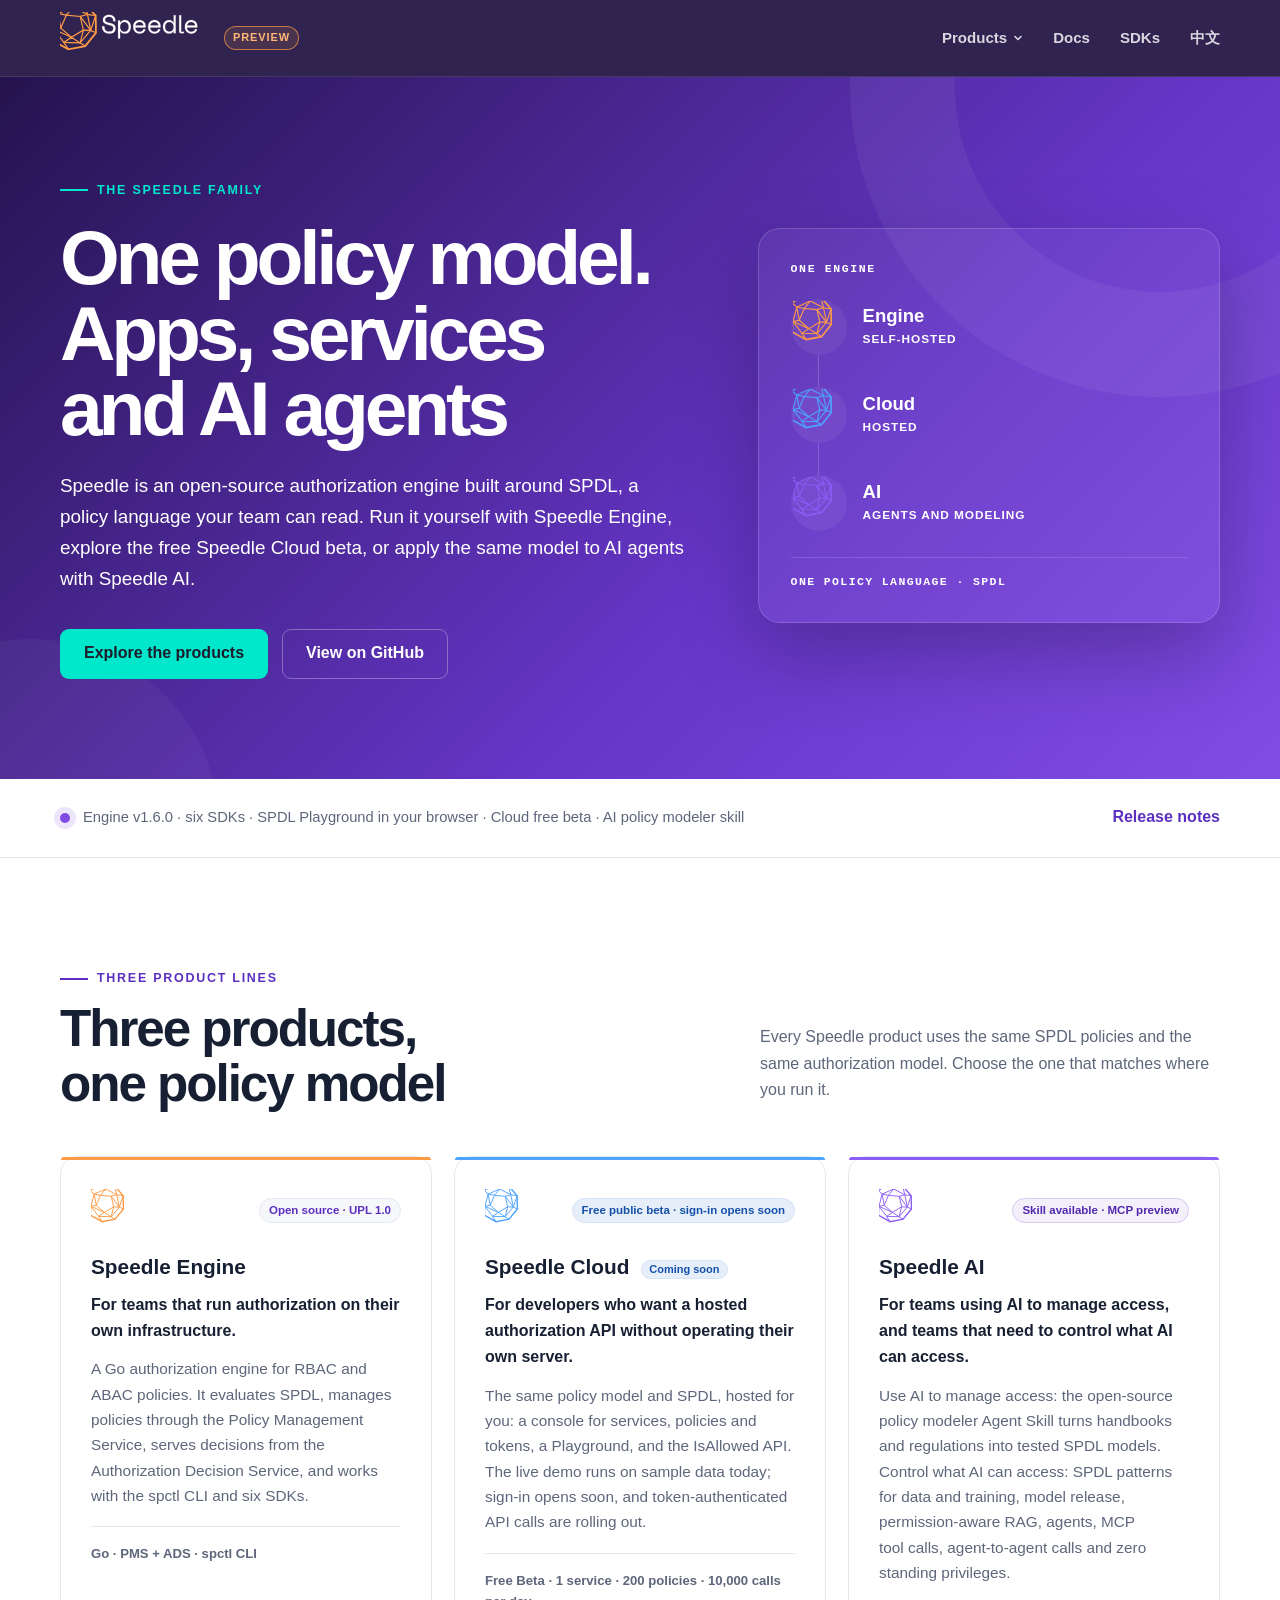
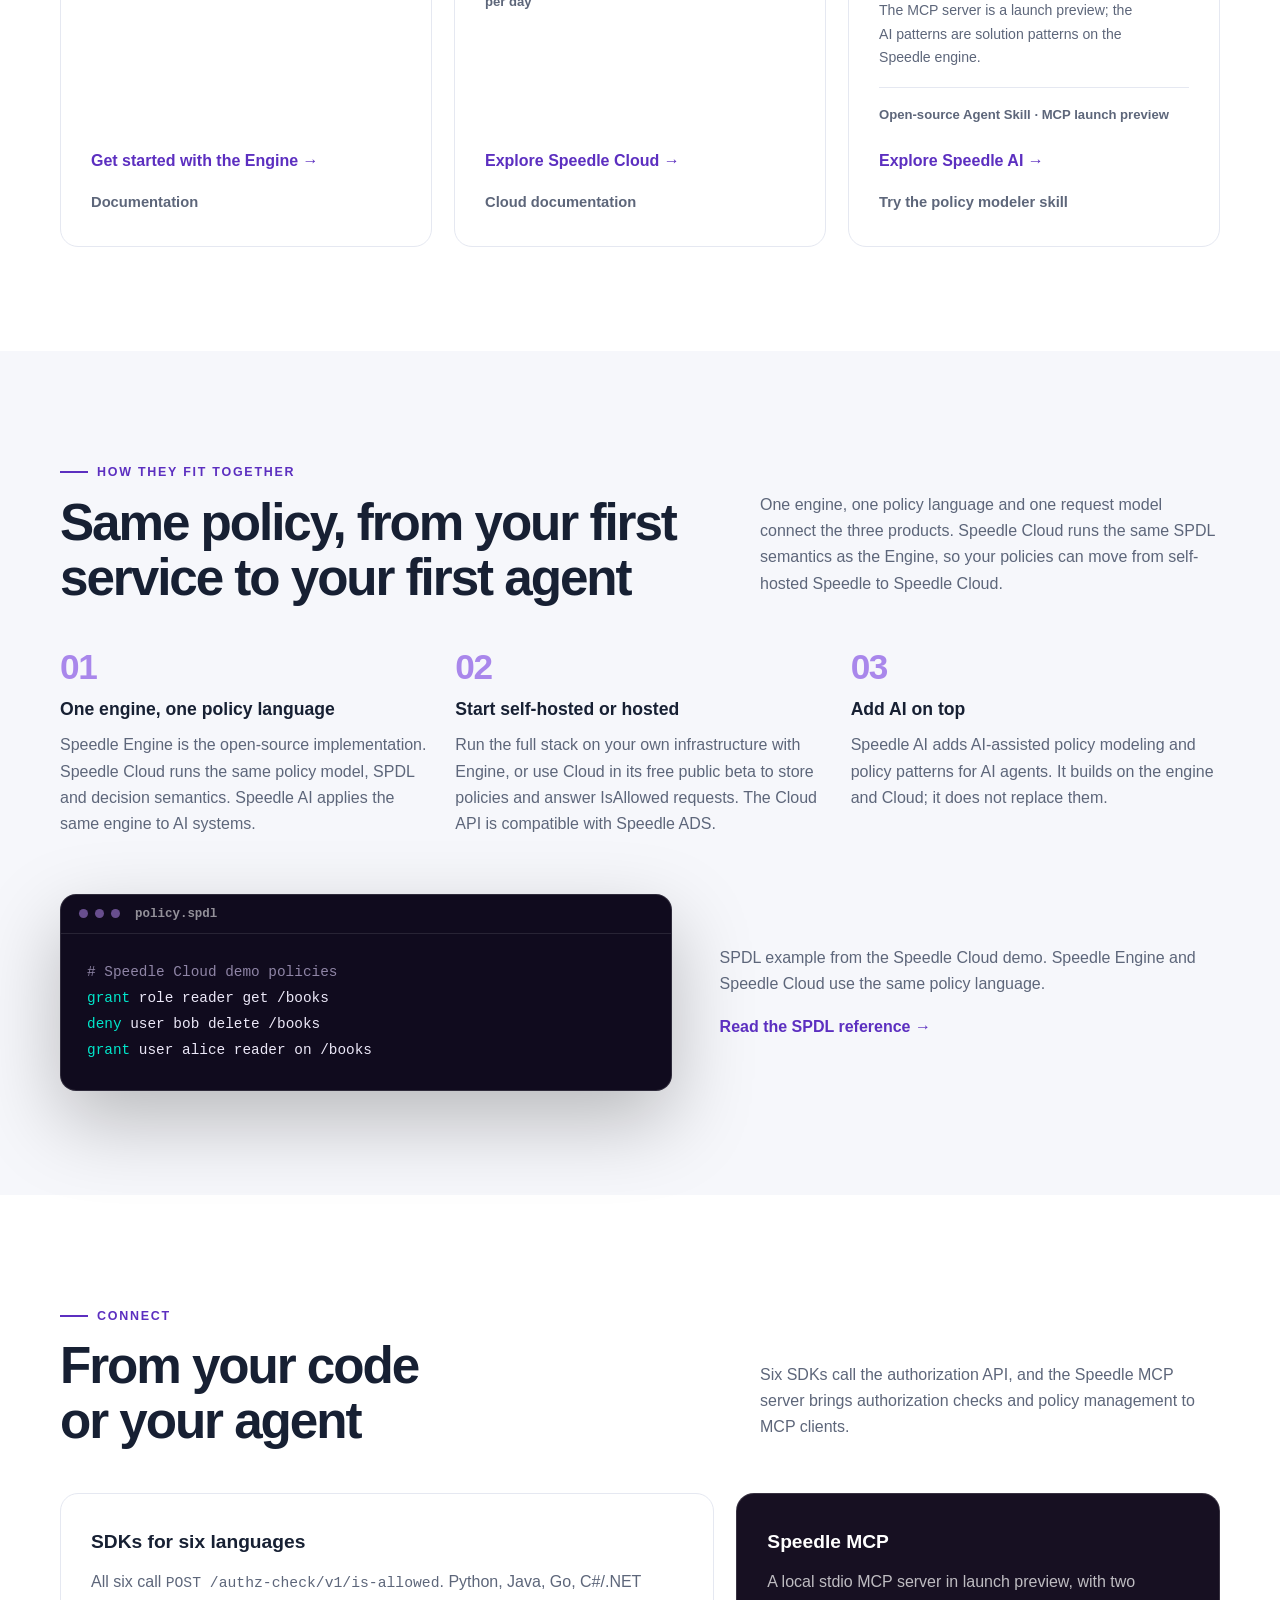
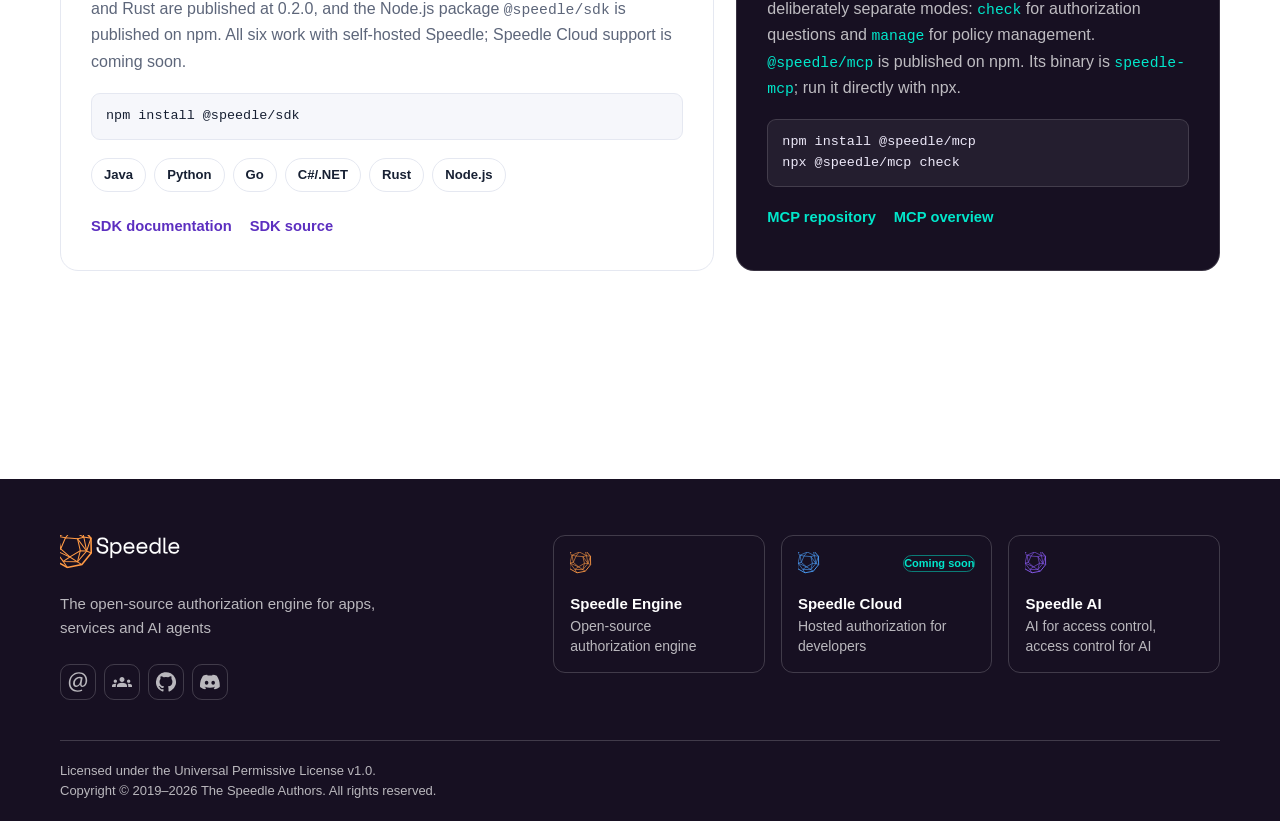
==== commit c144d824: "docs: @speedle/mcp is on npm Say that @speedle/sdk and @speedle/mcp are published, and show the unpi" ====
--- a/index.html
+++ b/index.html
@@ -306,7 +306,8 @@
       <div class="connect-grid">
         <article class="connect-card">
           <h3>SDKs for six languages</h3>
-          <p>All six call <code>POST /authz-check/v1/is-allowed</code>. Python, Java, Go, C#/.NET and Rust are published at 0.2.0; the Node.js package is not published yet. All six work with self-hosted Speedle; Speedle Cloud support is coming soon.</p>
+          <p>All six call <code>POST /authz-check/v1/is-allowed</code>. Python, Java, Go, C#/.NET and Rust are published at 0.2.0, and the Node.js package <code>@speedle/sdk</code> is published on npm. All six work with self-hosted Speedle; Speedle Cloud support is coming soon.</p>
+          <pre class="install"><code>npm install @speedle/sdk</code></pre>
           <ul class="chips">
             <li><a class="chip" href="https://engine.speedle.io/docs/sdks/java/">Java</a></li>
             <li><a class="chip" href="https://engine.speedle.io/docs/sdks/python/">Python</a></li>
@@ -323,7 +324,9 @@
 
         <article class="connect-card connect-dark">
           <h3>Speedle MCP</h3>
-          <p>A local stdio MCP server in launch preview, with two deliberately separate modes: <code>check</code> for authorization questions and <code>manage</code> for policy management. It is not yet published on npm.</p>
+          <p>A local stdio MCP server in launch preview, with two deliberately separate modes: <code>check</code> for authorization questions and <code>manage</code> for policy management. <code>@speedle/mcp</code> is published on npm. Its binary is <code>speedle-mcp</code>; run it directly with npx.</p>
+          <pre class="install"><code>npm install @speedle/mcp
+npx @speedle/mcp check</code></pre>
           <div class="connect-links">
             <a href="https://github.com/teramoby/speedle-mcp">MCP repository</a>
             <a href="https://ai.speedle.io/#mcp">MCP overview</a>
--- a/assets/styles.css
+++ b/assets/styles.css
@@ -386,6 +386,18 @@
 .connect-dark code { color: var(--header-accent); }
 .connect-dark .connect-links a { color: var(--header-accent); }
 .connect-dark a:focus-visible { outline-color: var(--header-accent); }
+.install {
+  margin: 0 0 18px; padding: 12px 14px; overflow: auto;
+  border: 1px solid var(--line); border-radius: var(--radius-control);
+  background: var(--soft); color: var(--ink);
+  font: 500 .84rem/1.55 var(--mono);
+}
+.connect-card .install code { font: inherit; font-size: 1em; color: inherit; }
+.connect-dark .install {
+  border-color: rgba(255, 255, 255, .14);
+  background: rgba(255, 255, 255, .06);
+  color: #ece8f8;
+}
 
 /* Footer v16 */
 .site-footer {
@@ -474,13 +486,10 @@
   .wrap { width: calc(100% - 28px); }
   h1 { font-size: 3.25rem; }
   .section { padding: 76px 0; }
-  .site-footer { margin-top: 76px; }
   .site-footer .footer-main, .site-footer .footer-bar { width: min(100% - 28px, 1160px); }
   .status-inner { min-height: 0; flex-direction: column; align-items: flex-start; gap: 9px; padding: 18px 0; }
 }
 @media (max-width: 560px) {
-  .section { padding: 68px 0; }
-  .hero-grid { padding: 58px 0 62px; }
   .card-top { flex-direction: column; align-items: flex-start; }
   .family-card { padding: 24px 20px; }
   .product-card, .connect-card { padding: 26px 22px; }
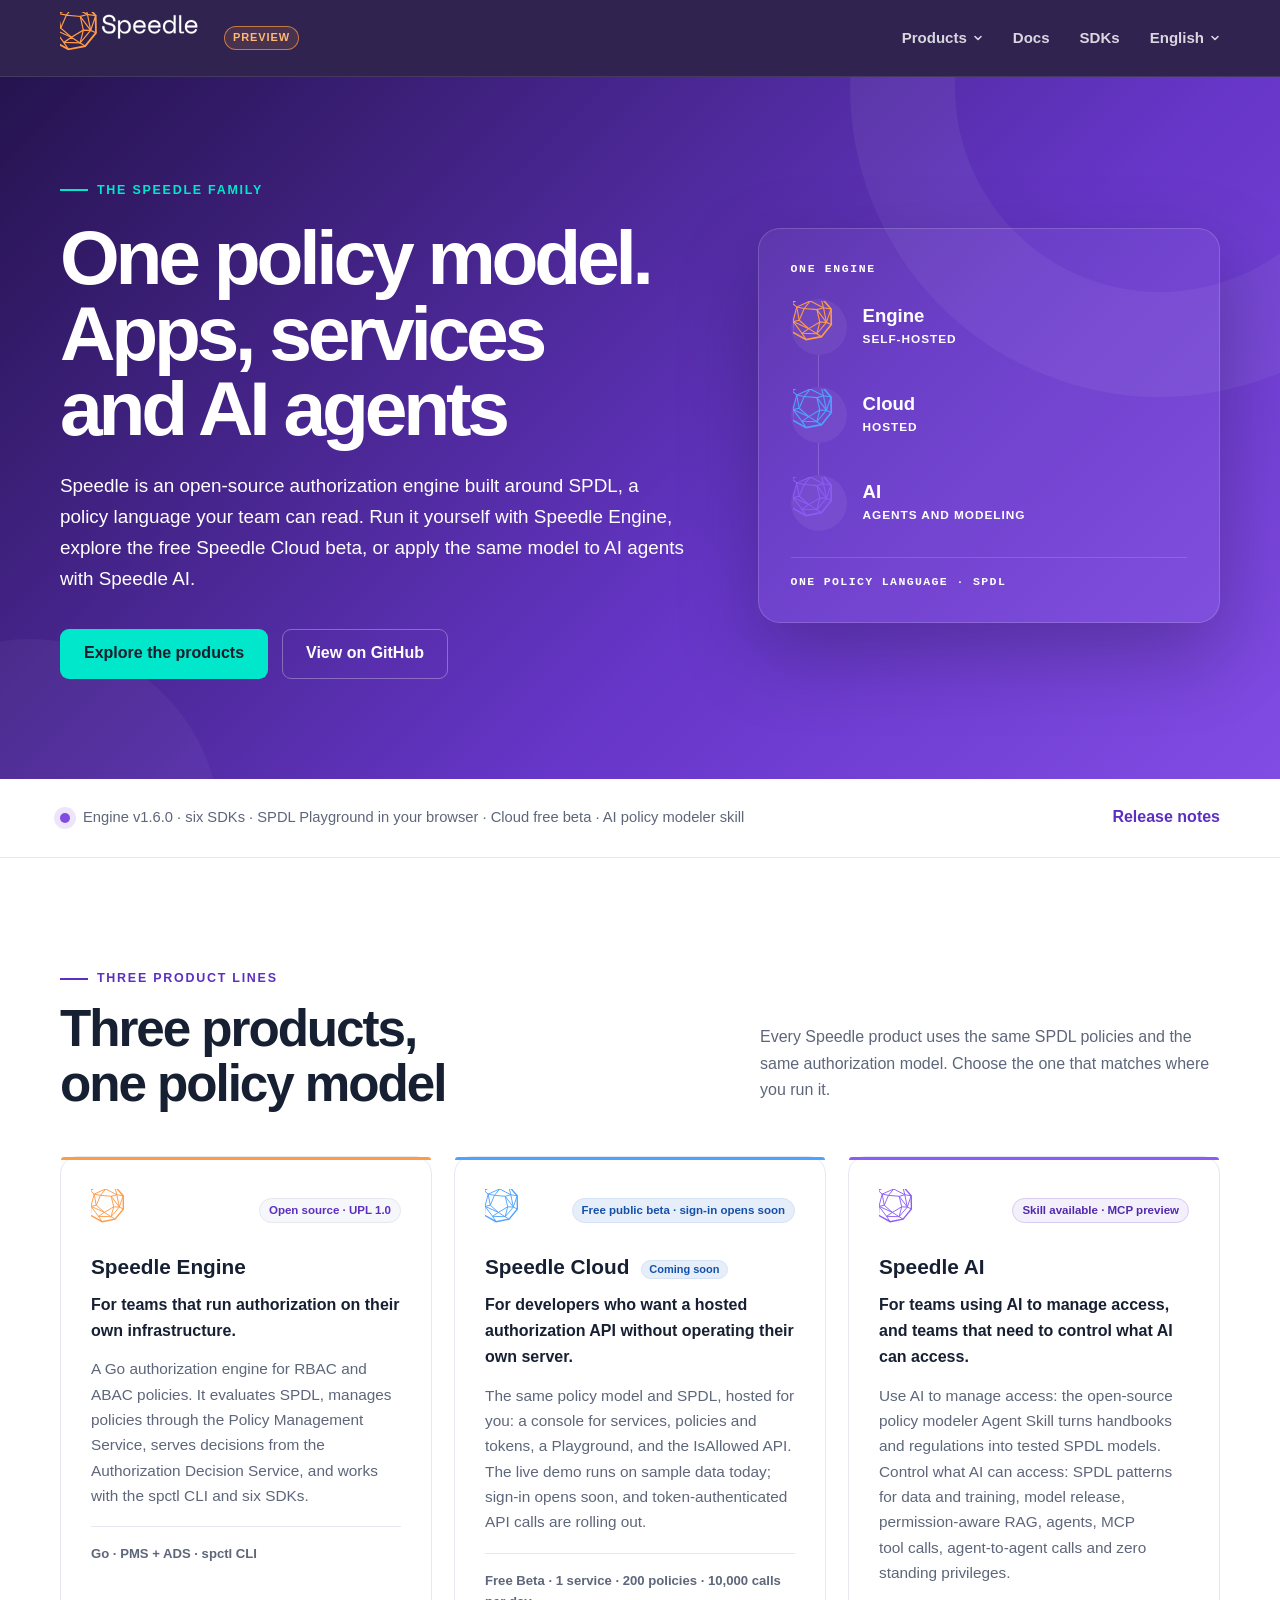
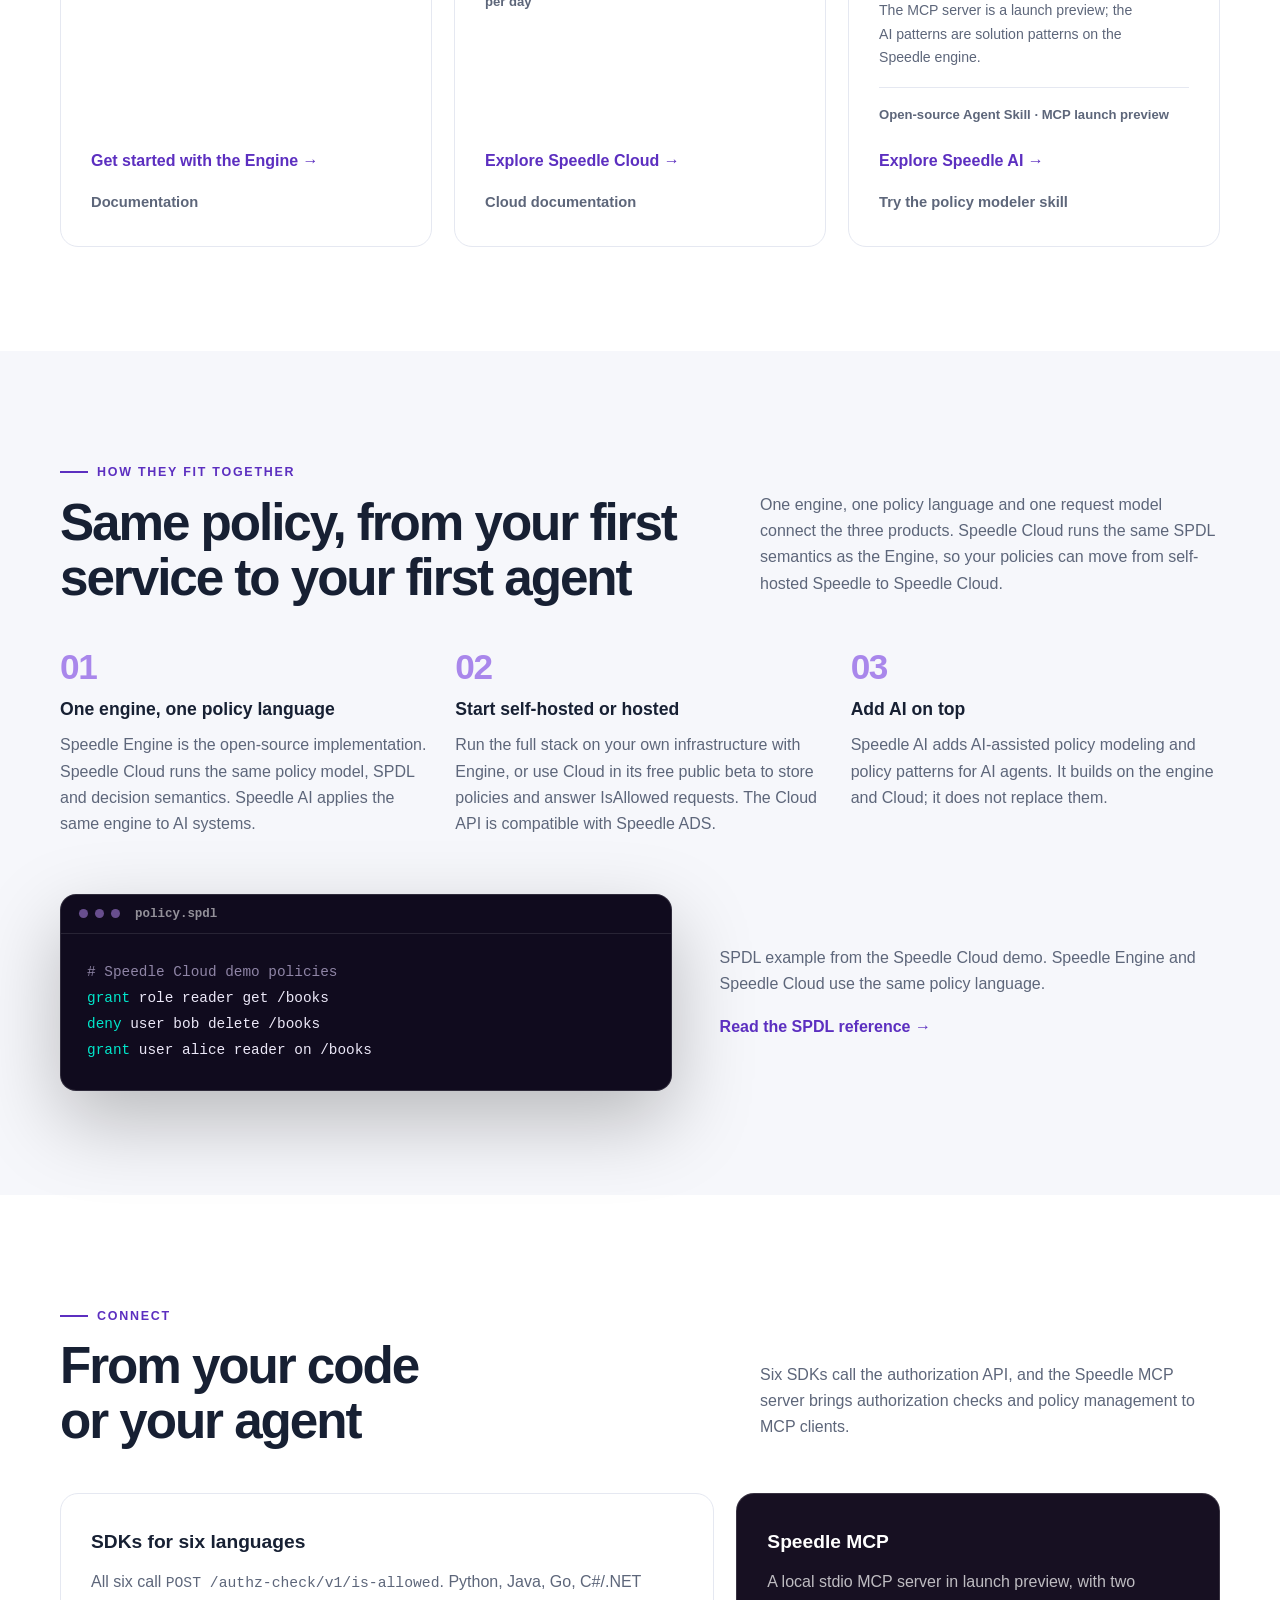
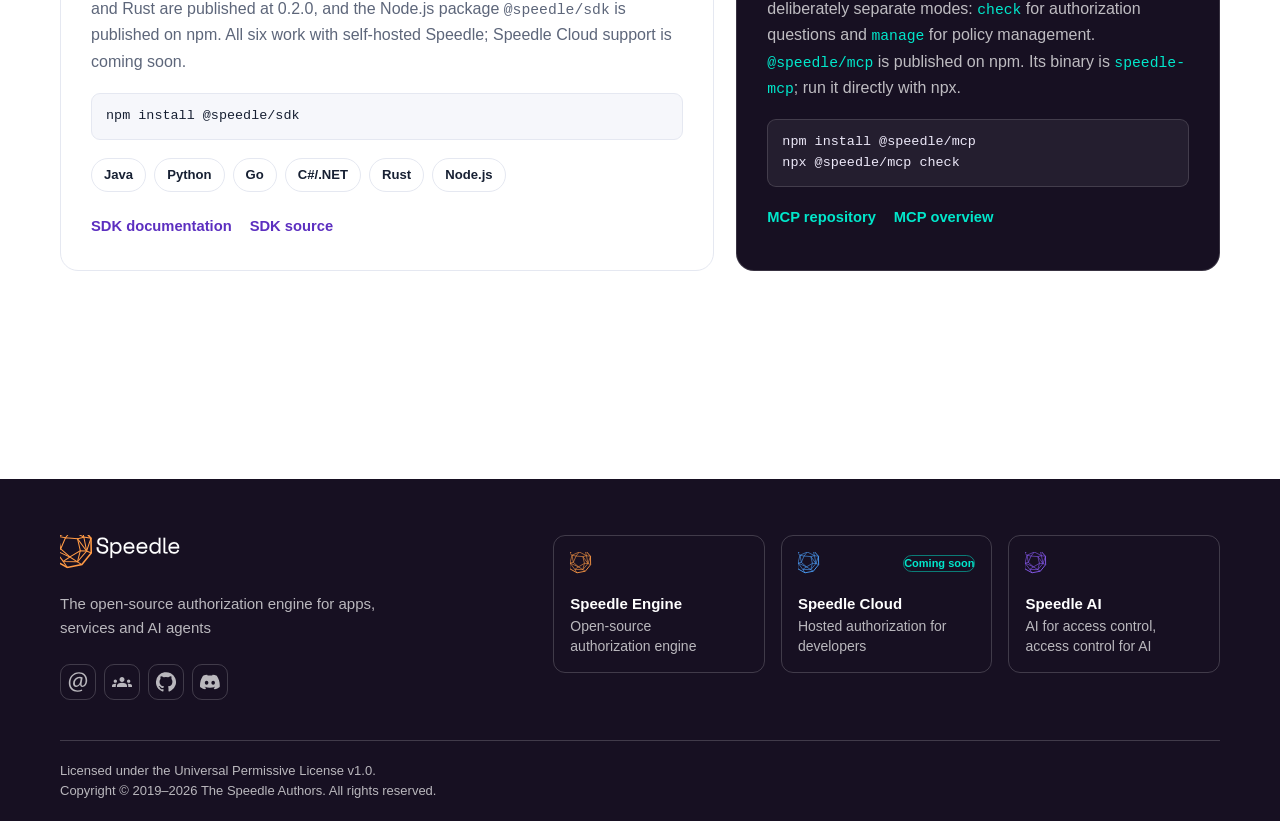
==== commit b46045b8: "feat(i18n): add Japanese and Korean hub pages Add a shared terminology glossary and Japanese and Kor" ====
--- a/index.html
+++ b/index.html
@@ -25,6 +25,9 @@
 <link rel="canonical" href="https://speedle.io/">
 <link rel="alternate" hreflang="en" href="https://speedle.io/">
 <link rel="alternate" hreflang="zh-CN" href="https://speedle.io/zh/">
+<link rel="alternate" hreflang="ja" href="https://speedle.io/ja/">
+<link rel="alternate" hreflang="ko" href="https://speedle.io/ko/">
+<link rel="alternate" hreflang="es" href="https://speedle.io/es/">
 <link rel="alternate" hreflang="x-default" href="https://speedle.io/">
 <meta property="og:url" content="https://speedle.io/">
 <script type="application/ld+json">
@@ -48,7 +51,7 @@
       "@id": "https://speedle.io/#website",
       "url": "https://speedle.io/",
       "name": "Speedle",
-      "inLanguage": ["en", "zh-CN"],
+      "inLanguage": ["en", "zh-CN", "ja", "ko", "es"],
       "publisher": { "@id": "https://speedle.io/#organization" }
     }
   ]
@@ -138,7 +141,17 @@
       </div>
       <a href="https://engine.speedle.io/docs/">Docs</a>
       <a href="https://engine.speedle.io/docs/sdks/">SDKs</a>
-      <a href="/zh/" lang="zh-CN" hreflang="zh-CN" aria-label="切换到中文">中文</a>
+      <div class="languages">
+        <button class="languages-button" type="button" aria-haspopup="true" aria-expanded="false" aria-controls="languages-panel">English<svg class="languages-chevron" width="10" height="10" viewBox="0 0 10 10" aria-hidden="true" focusable="false"><path d="M2 3.5 5 6.5 8 3.5" fill="none" stroke="currentColor" stroke-width="1.6" stroke-linecap="round" stroke-linejoin="round"/></svg></button>
+        <span class="languages-heading" aria-hidden="true">Languages</span>
+        <div class="languages-panel" id="languages-panel" role="group" aria-label="Languages">
+          <a class="language-row" href="/" lang="en" hreflang="en" aria-current="page">English</a>
+          <a class="language-row" href="/zh/" lang="zh-CN" hreflang="zh-CN">中文</a>
+          <a class="language-row" href="/ja/" lang="ja" hreflang="ja">日本語</a>
+          <a class="language-row" href="/ko/" lang="ko" hreflang="ko">한국어</a>
+          <a class="language-row" href="/es/" lang="es" hreflang="es">Español</a>
+        </div>
+      </div>
     </nav>
   </div>
 </header>
--- a/assets/styles.css
+++ b/assets/styles.css
@@ -100,7 +100,8 @@
 .site-header .nav-links a:focus-visible { color: var(--header-accent); }
 .site-header a:focus-visible,
 .site-header .menu:focus-visible,
-.site-header .products-button:focus-visible {
+.site-header .products-button:focus-visible,
+.site-header .languages-button:focus-visible {
   outline: 2px solid var(--header-accent); outline-offset: 4px;
 }
 .site-header .products { position: relative; }
@@ -141,6 +142,36 @@
   color: var(--header-accent); border: 1px solid rgba(1, 231, 203, .5);
   border-radius: 999px; font-size: 11px; font-weight: 600; line-height: 1.4;
   vertical-align: 1px; white-space: nowrap;
+}
+.site-header .languages { position: relative; }
+.site-header .languages-button {
+  display: inline-flex; align-items: center; gap: 6px; margin: 0; padding: 0;
+  color: inherit; background: none; border: 0; font: inherit; white-space: nowrap;
+  appearance: none; cursor: pointer;
+}
+.site-header .languages-button:hover,
+.site-header .languages-button:focus-visible,
+.site-header .languages-button[aria-expanded="true"] { color: var(--header-accent); }
+.site-header .languages-chevron { display: block; flex: 0 0 10px; transition: transform .2s; }
+.site-header .languages-button[aria-expanded="true"] .languages-chevron { transform: rotate(180deg); }
+.site-header .languages-heading { display: none; }
+.site-header .languages-panel {
+  display: none; position: absolute; top: calc(100% + 14px); right: 0; z-index: 30;
+  min-width: 150px; max-width: calc(100vw - 48px); margin: 0; padding: 8px;
+  background: #25134e; border: 1px solid rgba(255, 255, 255, .14);
+  border-radius: 12px; box-shadow: 0 20px 60px rgba(0, 0, 0, .35);
+}
+.site-header .languages.open .languages-panel { display: block; }
+.site-header .language-row {
+  display: flex; align-items: center; padding: 8px 12px;
+  border-radius: 8px; color: #fff; white-space: nowrap; font-size: 14px; font-weight: 600;
+  text-decoration: none;
+}
+.site-header .nav-links a.language-row:hover,
+.site-header .nav-links a.language-row:focus-visible { color: var(--header-accent); background: rgba(255, 255, 255, .08); }
+.site-header .nav-links a.language-row:focus-visible { outline-offset: 0; }
+.site-header .nav-links a.language-row[aria-current="page"] {
+  color: var(--header-accent);
 }
 .site-header .menu {
   display: none; width: auto; height: auto; min-width: 0; min-height: 0; margin: 0; padding: 2px 6px;
@@ -174,6 +205,16 @@
     box-shadow: none;
   }
   .site-header .product-desc { white-space: normal; }
+  .site-header .languages { width: 100%; }
+  .site-header .languages-button { display: none; }
+  .site-header .languages-heading { display: block; color: rgba(255, 255, 255, .72); }
+  .site-header .languages-panel,
+  .site-header .languages.open .languages-panel {
+    display: flex; flex-direction: column; position: static; width: auto; max-width: none;
+    margin: 8px 0 0 -12px; padding: 0; background: transparent; border: 0; border-radius: 0;
+    box-shadow: none;
+  }
+  .site-header .language-row { padding: 6px 12px; }
 }
 @media (max-width: 700px) {
   .site-header .wrap.nav { width: min(100% - 28px, 1160px); }
